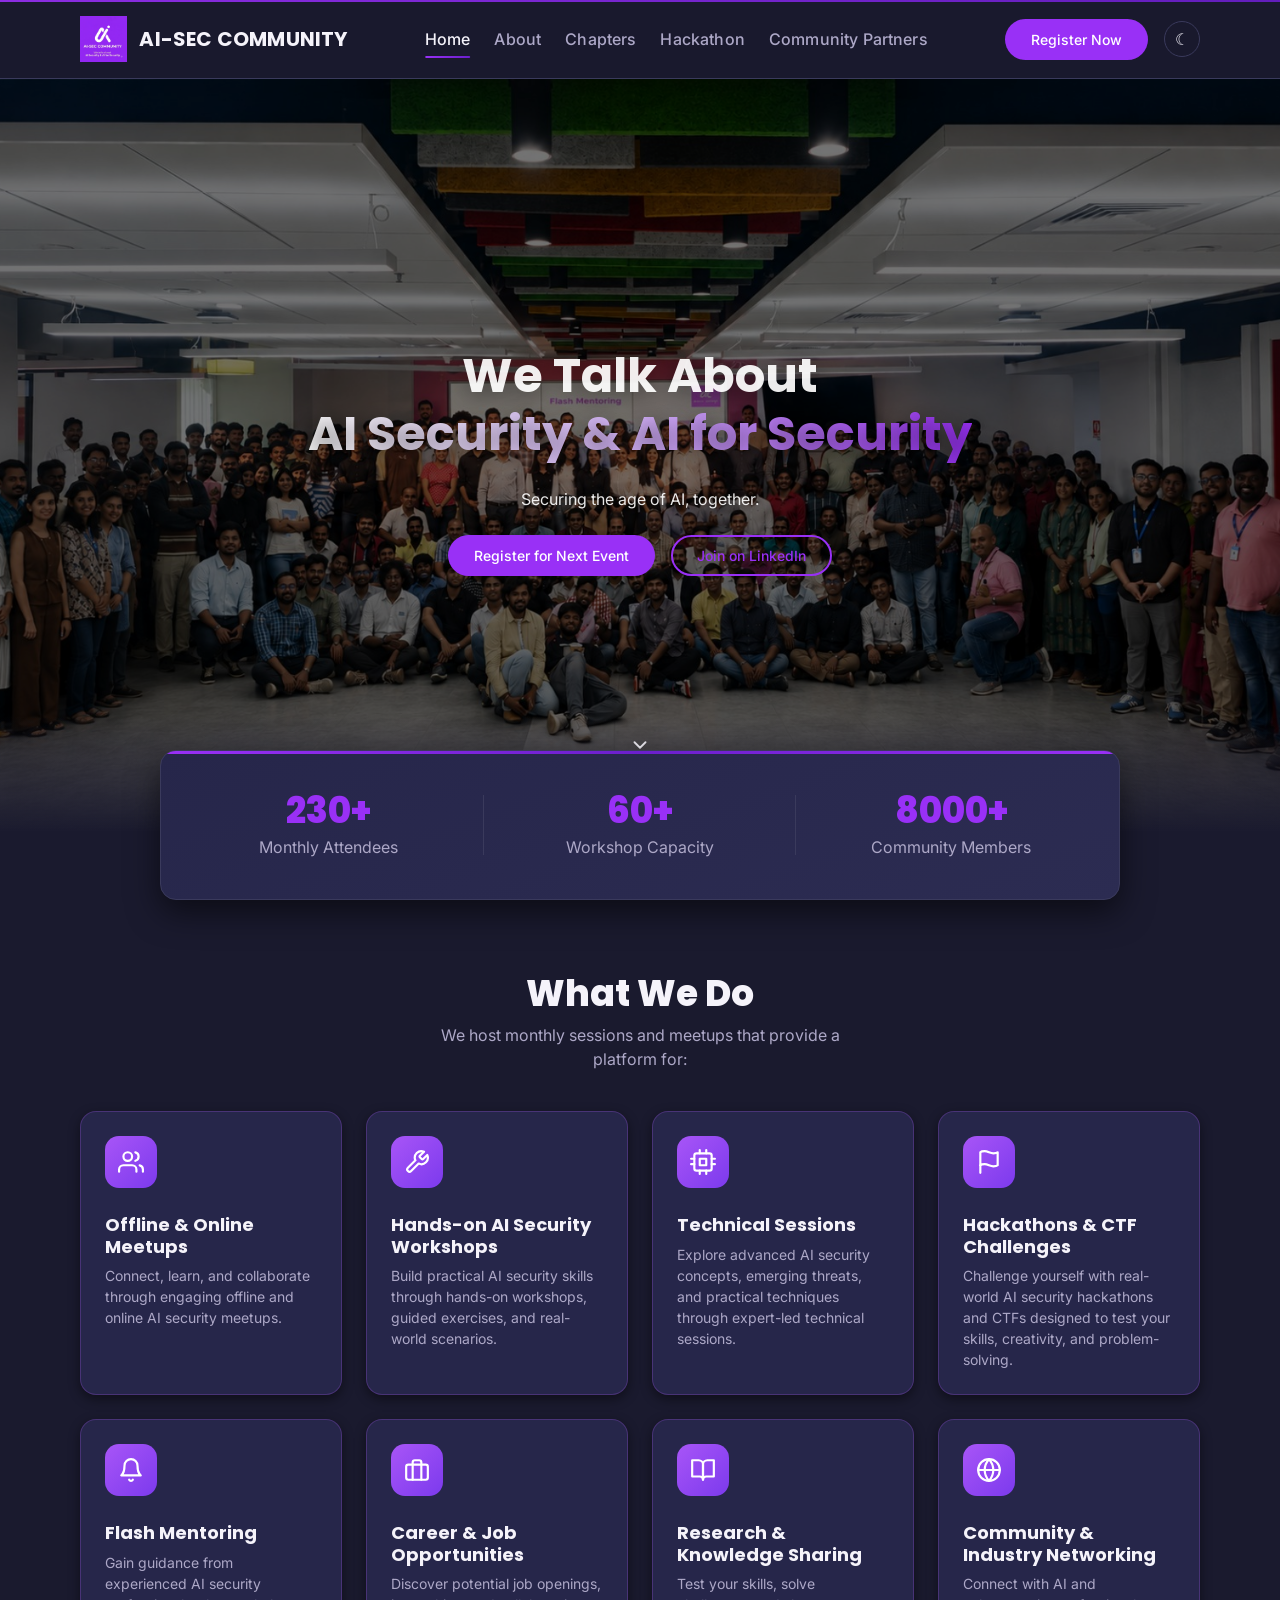
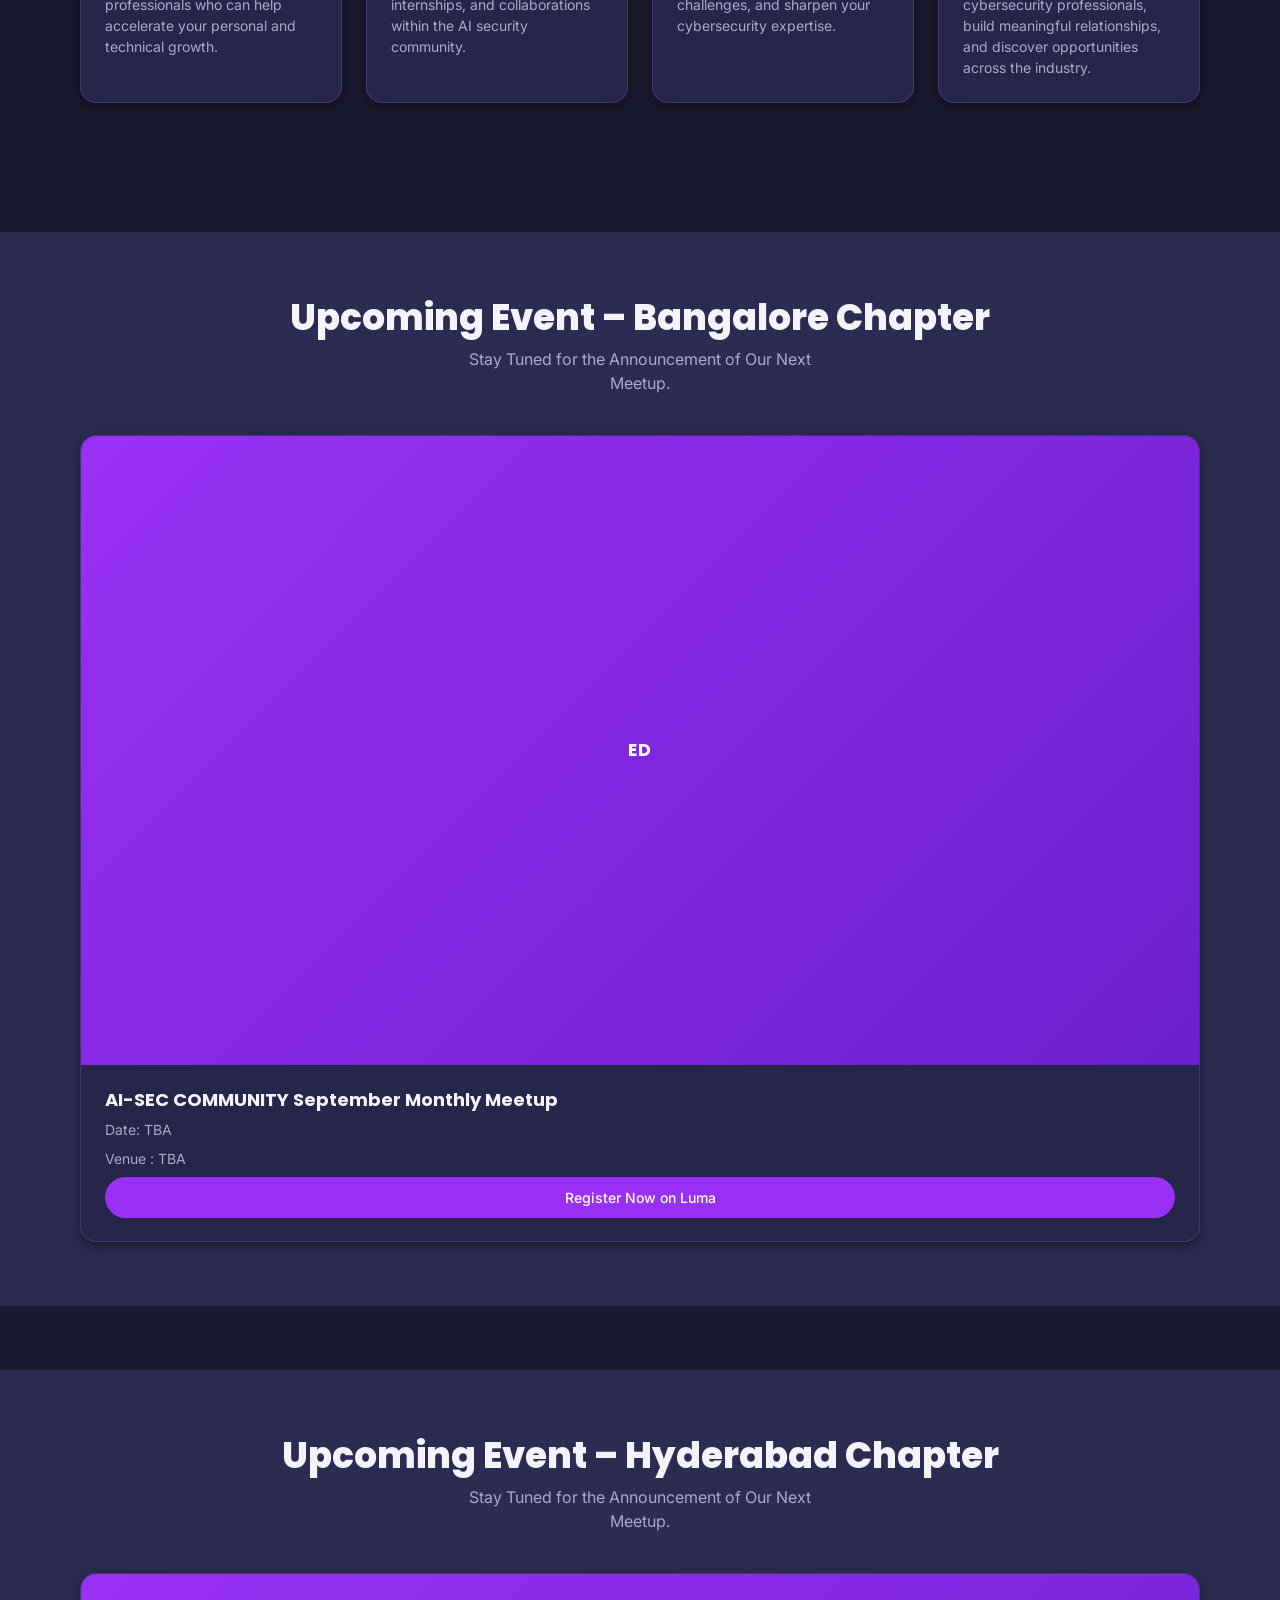
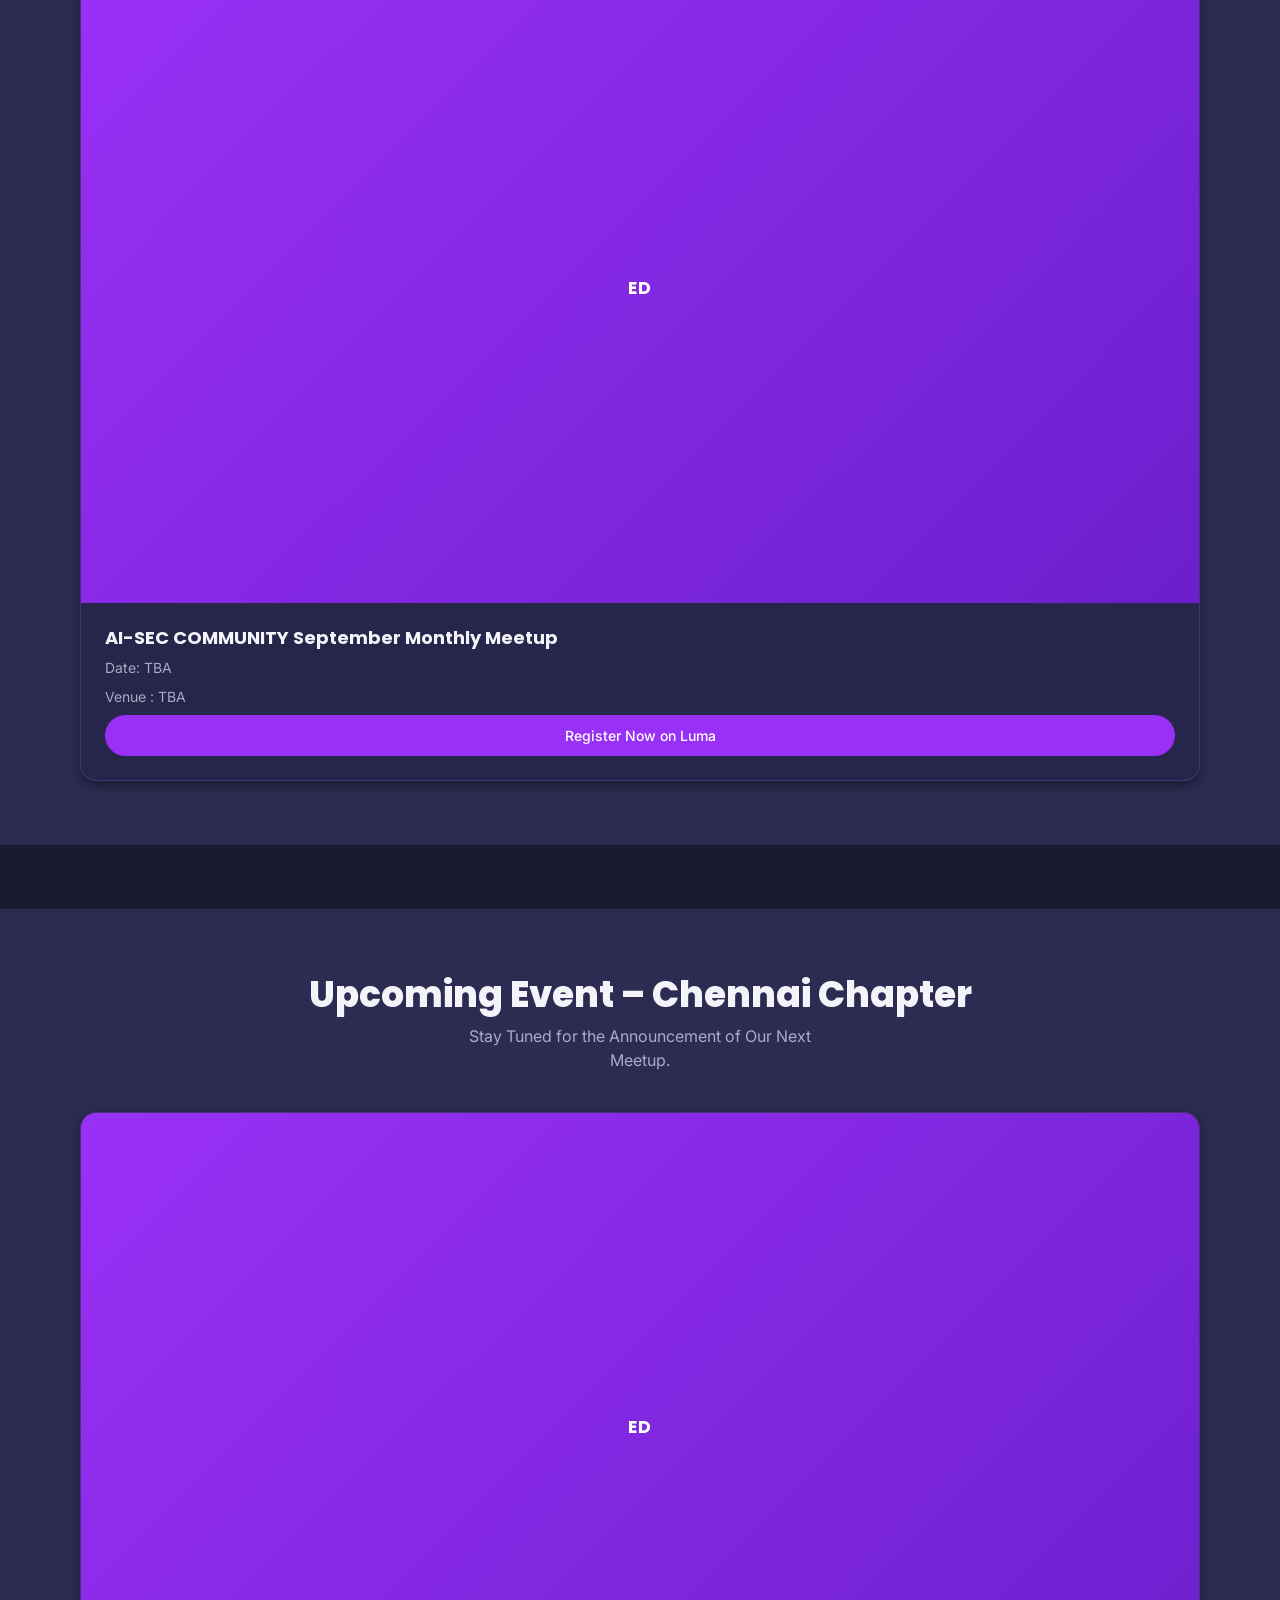
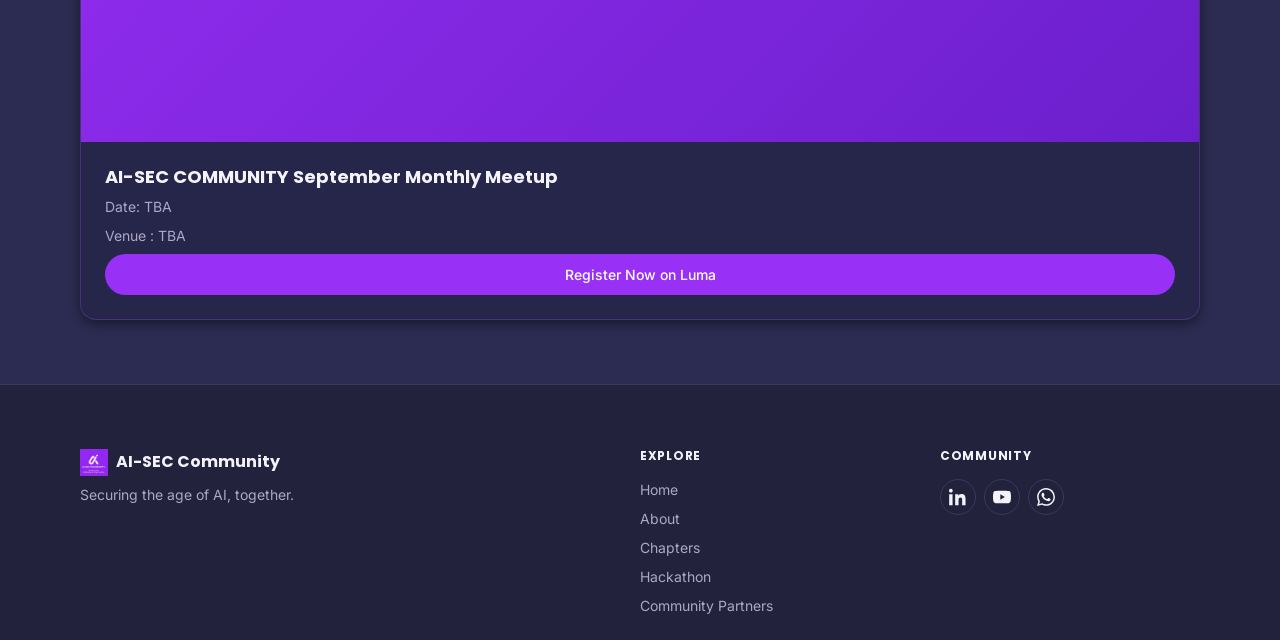
==== AI-SEC-Community-main/index.html @ 2de3a944 "Updated site content" ====
<!DOCTYPE html>
<html lang="en">
<head>
  <meta charset="UTF-8" />
  <meta name="viewport" content="width=device-width, initial-scale=1.0" />
  <title>AI-SEC Community — AI Security &amp; AI for Security Meetups in Bangalore</title>
  <meta name="description" content="AI-SEC Community is a practitioner-led network covering AI security and AI for security — workshops, CTFs, meetups, and talks." />
  <link rel="canonical" href="https://aisec.community/" />

  <meta property="og:type" content="website" />
  <meta property="og:title" content="AI-SEC Community — AI Security &amp; AI for Security" />
  <meta property="og:description" content="A practitioner-led network covering AI security and AI for security — workshops, CTFs, meetups, and talks." />
  <meta property="og:image" content="assets/images/logo.png" />
  <meta property="og:url" content="https://aisec.community/" />
  <meta name="twitter:card" content="summary_large_image" />
  <meta name="twitter:title" content="AI-SEC Community — AI Security &amp; AI for Security" />
  <meta name="twitter:description" content="A practitioner-led network covering AI security and AI for security — workshops, CTFs, meetups, and talks." />
  <meta name="twitter:image" content="assets/images/logo.png" />

  <link rel="icon" type="image/svg+xml" href="assets/images/logo.png" />

  <link rel="preconnect" href="https://fonts.googleapis.com" />
  <link rel="preconnect" href="https://fonts.gstatic.com" crossorigin />
  <link href="https://fonts.googleapis.com/css2?family=Poppins:wght@700;800&family=Inter:wght@400;500&family=JetBrains+Mono:wght@400;500&display=swap" rel="stylesheet" />

  <link rel="stylesheet" href="css/tokens.css" />
  <link rel="stylesheet" href="css/reset.css" />
  <link rel="stylesheet" href="css/components.css" />
  <link rel="stylesheet" href="css/layout.css" />
  <link rel="stylesheet" href="css/pages.css" />
  <link rel="stylesheet" href="css/responsive.css" />

  <style>
    .wwd-icon{
      width: 52px;
      height: 52px;
      border-radius: 14px;
      margin-bottom: 18px;
      background: linear-gradient(135deg, #A855F7, #7C3AED);
      display: flex;
      align-items: center;
      justify-content: center;
      color: #fff;
    }
    .wwd-icon svg{ width: 26px; height: 26px; }
  </style>
</head>
<body>

  <header class="navbar">
    <div class="container navbar__inner">
      <a href="index.html" class="navbar__logo">
        <img src="assets/images/logo.png" alt="AI-SEC Community logo" width="32" height="32" />
        <span class="navbar__wordmark">AI-SEC COMMUNITY</span>
      </a>

      <nav class="navbar__links" id="primary-nav" aria-label="Primary">
        <a href="index.html" class="is-active" aria-current="page">Home</a>
        <a href="about.html">About</a>
        <a href="Chapters.html">Chapters</a>
        <a href="Hackathon.html">Hackathon</a>
        <a href="Community Partners.html">Community Partners</a>
      </nav>

      <div class="navbar__actions">
        <a href="#" class="btn btn-primary navbar__cta">Register Now</a>
        <button type="button" class="theme-toggle" data-theme-toggle aria-label="Switch between dark and light mode" aria-pressed="false">
          <span aria-hidden="true">&#9680;</span>
        </button>
        <button type="button" class="navbar__toggle" data-nav-toggle aria-label="Toggle navigation menu" aria-expanded="false" aria-controls="primary-nav">
          <span></span><span></span><span></span>
        </button>
      </div>
    </div>
  </header>

  <main>

    <!-- Hero -->
    <section class="hero" aria-labelledby="hero-title">
      <img class="hero__photo" src="assets/images/hero-bg.jpg.jpeg" alt="" aria-hidden="true" />
      <div class="hero__overlay" aria-hidden="true"></div>
      <div class="hero__fade" aria-hidden="true"></div>

      <div class="container hero__content">
        <h1 id="hero-title">
          <span class="small-text">We Talk About</span>
          <br>
          <span class="big-text">AI Security &amp; AI for Security</span>
        </h1>
        <p class="hero__subtitle">Securing the age of AI, together.</p>

        <div class="hero__cta-group">
          <a href="#" class="btn btn-primary">Register for Next Event</a>
          <a href="https://www.linkedin.com/company/ai-sec-community/?viewAsMember=true" class="btn btn-secondary">Join on LinkedIn</a>
        </div>
      </div>

      <div class="hero__stats-wrapper">
        <div class="stats-bar" aria-label="Community stats">
          <div class="stat-item">
            <span class="stat-item__number" data-count-to="230" data-suffix="+">0</span>
            <span class="stat-item__label">Monthly Attendees</span>
          </div>
          <div class="stat-item">
            <span class="stat-item__number" data-count-to="60" data-suffix="+">0</span>
            <span class="stat-item__label">Workshop Capacity</span>
          </div>
          <div class="stat-item">
            <span class="stat-item__number" data-count-to="8000" data-suffix="+">0</span>
            <span class="stat-item__label">Community Members</span>
          </div>
        </div>
      </div>

      <a href="#what-we-do-title" class="hero__scroll-cue">
        <svg viewBox="0 0 24 24" width="24" height="24" fill="none" stroke="currentColor" stroke-width="2" stroke-linecap="round" stroke-linejoin="round" aria-hidden="true"><path d="M6 9l6 6 6-6"/></svg>
        <span class="visually-hidden">Scroll down to see what we do</span>
      </a>
    </section>

    <!-- What we do -->
    <section class="section" aria-labelledby="what-we-do-title">
      <div class="container">
        <div class="section__header" data-animate="fade-up">
          <h2 class="section__title" id="what-we-do-title">What We Do</h2>
          <p class="section__subtitle">We host monthly sessions and meetups that provide a platform for:</p>
        </div>

        <div class="grid grid-4" data-animate="fade-up">

          <article class="card">
            <div class="card__body">
              <div class="wwd-icon" aria-hidden="true"><svg viewBox="0 0 24 24" fill="none" stroke="currentColor" stroke-width="2" stroke-linecap="round" stroke-linejoin="round"><path d="M17 21v-2a4 4 0 0 0-4-4H5a4 4 0 0 0-4 4v2"/><circle cx="9" cy="7" r="4"/><path d="M23 21v-2a4 4 0 0 0-3-3.87"/><path d="M16 3.13a4 4 0 0 1 0 7.75"/></svg></div>
              <h3 class="card__title">Offline &amp; Online Meetups</h3>
              <p class="card__text">Connect, learn, and collaborate through engaging offline and online AI security meetups.</p>
            </div>
          </article>

          <article class="card">
            <div class="card__body">
              <div class="wwd-icon" aria-hidden="true"><svg viewBox="0 0 24 24" fill="none" stroke="currentColor" stroke-width="2" stroke-linecap="round" stroke-linejoin="round"><path d="M14.7 6.3a1 1 0 0 0 0 1.4l1.6 1.6a1 1 0 0 0 1.4 0l3.77-3.77a6 6 0 0 1-7.94 7.94l-6.91 6.91a2.12 2.12 0 0 1-3-3l6.91-6.91a6 6 0 0 1 7.94-7.94l-3.76 3.76z"/></svg></div>
              <h3 class="card__title">Hands-on AI Security Workshops</h3>
              <p class="card__text">Build practical AI security skills through hands-on workshops, guided exercises, and real-world scenarios.</p>
            </div>
          </article>

          <article class="card">
            <div class="card__body">
              <div class="wwd-icon" aria-hidden="true"><svg viewBox="0 0 24 24" fill="none" stroke="currentColor" stroke-width="2" stroke-linecap="round" stroke-linejoin="round"><rect x="4" y="4" width="16" height="16" rx="2"/><rect x="9" y="9" width="6" height="6"/><path d="M9 1v3M15 1v3M9 20v3M15 20v3M20 9h3M20 14h3M1 9h3M1 14h3"/></svg></div>
              <h3 class="card__title">Technical Sessions</h3>
              <p class="card__text">Explore advanced AI security concepts, emerging threats, and practical techniques through expert-led technical sessions.</p>
            </div>
          </article>

          <article class="card">
            <div class="card__body">
              <div class="wwd-icon" aria-hidden="true"><svg viewBox="0 0 24 24" fill="none" stroke="currentColor" stroke-width="2" stroke-linecap="round" stroke-linejoin="round"><path d="M4 15s1-1 4-1 5 2 8 2 4-1 4-1V3s-1 1-4 1-5-2-8-2-4 1-4 1z"/><line x1="4" y1="22" x2="4" y2="15"/></svg></div>
              <h3 class="card__title">Hackathons &amp; CTF Challenges</h3>
              <p class="card__text">Challenge yourself with real-world AI security hackathons and CTFs designed to test your skills, creativity, and problem-solving.</p>
            </div>
          </article>

          <article class="card">
            <div class="card__body">
              <div class="wwd-icon" aria-hidden="true"><svg viewBox="0 0 24 24" fill="none" stroke="currentColor" stroke-width="2" stroke-linecap="round" stroke-linejoin="round"><path d="M18 8A6 6 0 0 0 6 8c0 7-3 9-3 9h18s-3-2-3-9"/><path d="M13.73 21a2 2 0 0 1-3.46 0"/></svg></div>
              <h3 class="card__title">Flash Mentoring</h3>
              <p class="card__text">Gain guidance from experienced AI security professionals who can help accelerate your personal and technical growth.</p>
            </div>
          </article>

          <article class="card">
            <div class="card__body">
              <div class="wwd-icon" aria-hidden="true"><svg viewBox="0 0 24 24" fill="none" stroke="currentColor" stroke-width="2" stroke-linecap="round" stroke-linejoin="round"><rect x="2" y="7" width="20" height="14" rx="2"/><path d="M16 21V5a2 2 0 0 0-2-2h-4a2 2 0 0 0-2 2v16"/></svg></div>
              <h3 class="card__title">Career &amp; Job Opportunities</h3>
              <p class="card__text">Discover potential job openings, internships, and collaborations within the AI security community.</p>
            </div>
          </article>

          <article class="card">
            <div class="card__body">
              <div class="wwd-icon" aria-hidden="true"><svg viewBox="0 0 24 24" fill="none" stroke="currentColor" stroke-width="2" stroke-linecap="round" stroke-linejoin="round"><path d="M2 3h6a4 4 0 0 1 4 4v14a3 3 0 0 0-3-3H2z"/><path d="M22 3h-6a4 4 0 0 0-4 4v14a3 3 0 0 1 3-3h7z"/></svg></div>
              <h3 class="card__title">Research &amp; Knowledge Sharing</h3>
              <p class="card__text">Test your skills, solve challenges, and sharpen your cybersecurity expertise.</p>
            </div>
          </article>

          <article class="card">
            <div class="card__body">
              <div class="wwd-icon" aria-hidden="true"><svg viewBox="0 0 24 24" fill="none" stroke="currentColor" stroke-width="2" stroke-linecap="round" stroke-linejoin="round"><circle cx="12" cy="12" r="10"/><line x1="2" y1="12" x2="22" y2="12"/><path d="M12 2a15.3 15.3 0 0 1 4 10 15.3 15.3 0 0 1-4 10 15.3 15.3 0 0 1-4-10 15.3 15.3 0 0 1 4-10z"/></svg></div>
              <h3 class="card__title">Community &amp; Industry Networking</h3>
              <p class="card__text">Connect with AI and cybersecurity professionals, build meaningful relationships, and discover opportunities across the industry.</p>
            </div>
          </article>

        </div>
      </div>
    </section>

    <!-- Next events -->
    <section class="section section--tint" aria-labelledby="next-event-bangalore">
      <div class="container">
        <div class="section__header" data-animate="fade-up">
          <h2 class="section__title" id="next-event-bangalore">Upcoming Event – Bangalore Chapter</h2>
          <p class="section__subtitle">Stay Tuned for the Announcement of Our Next Meetup.</p>
        </div>

        <article class="card event-card" data-animate="fade-up">
          <img class="card__image" src="/Images/TBA.png" alt="Event details to be announced" />
          <div class="card__body">
            <h3 class="card__title">AI-SEC COMMUNITY September Monthly Meetup</h3>
            <p class="card__meta"><time datetime="2026-08-15">Date: TBA</time></p>
            <p class="card__text">Venue : TBA</p>
            <a href="#" class="btn btn-primary" target="_blank" rel="noopener">Register Now on Luma</a>
          </div>
        </article>
      </div>
    </section>

    <section class="section section--tint" aria-labelledby="next-event-hyderabad">
      <div class="container">
        <div class="section__header" data-animate="fade-up">
          <h2 class="section__title" id="next-event-hyderabad">Upcoming Event – Hyderabad Chapter</h2>
          <p class="section__subtitle">Stay Tuned for the Announcement of Our Next Meetup.</p>
        </div>

        <article class="card event-card" data-animate="fade-up">
          <img class="card__image" src="/Images/TBA.png" alt="Event details to be announced" />
          <div class="card__body">
            <h3 class="card__title">AI-SEC COMMUNITY September Monthly Meetup</h3>
            <p class="card__meta"><time datetime="2026-08-15">Date: TBA</time></p>
            <p class="card__text">Venue : TBA</p>
            <a href="#" class="btn btn-primary" target="_blank" rel="noopener">Register Now on Luma</a>
          </div>
        </article>
      </div>
    </section>

    <section class="section section--tint" aria-labelledby="next-event-chennai">
      <div class="container">
        <div class="section__header" data-animate="fade-up">
          <h2 class="section__title" id="next-event-chennai">Upcoming Event – Chennai Chapter</h2>
          <p class="section__subtitle">Stay Tuned for the Announcement of Our Next Meetup.</p>
        </div>

        <article class="card event-card" data-animate="fade-up">
          <img class="card__image" src="/Images/TBA.png" alt="Event details to be announced" />
          <div class="card__body">
            <h3 class="card__title">AI-SEC COMMUNITY September Monthly Meetup</h3>
            <p class="card__meta"><time datetime="2026-08-15">Date: TBA</time></p>
            <p class="card__text">Venue : TBA</p>
            <a href="#" class="btn btn-primary" target="_blank" rel="noopener">Register Now on Luma</a>
          </div>
        </article>
      </div>
    </section>

  </main>

  <footer class="site-footer">
    <div class="container">
      <div class="footer__grid">
        <div class="footer__brand">
          <a href="index.html" class="footer__logo">
            <img src="assets/images/logo.png" alt="AI-SEC Community logo" width="28" height="28" />
            AI-SEC Community
          </a>
          <p class="footer__tagline">Securing the age of AI, together.</p>
        </div>

        <nav aria-label="Footer navigation">
          <h3 class="footer__heading">Explore</h3>
          <div class="footer__links">
            <a href="index.html">Home</a>
            <a href="about.html">About</a>
            <a href="Chapters.html">Chapters</a>
            <a href="Hackathon.html">Hackathon</a>
            <a href="Community Partners.html">Community Partners</a>
          </div>
        </nav>

        <div>
          <h3 class="footer__heading">Community</h3>
          <div class="footer__social">
            <a href="#" target="_blank" rel="noopener" aria-label="AI-SEC Community on LinkedIn"><svg viewBox="0 0 24 24" width="24" height="24" fill="currentColor" aria-hidden="true"><path d="M4.98 3.5C4.98 4.881 3.87 6 2.5 6S0 4.881 0 3.5 1.12 1 2.5 1s2.48 1.119 2.48 2.5zM.24 8.25h4.5V23H.24V8.25zM8.02 8.25h4.31v2.01h.06c.6-1.14 2.07-2.34 4.26-2.34 4.56 0 5.4 3 5.4 6.9V23h-4.5v-6.75c0-1.61-.03-3.68-2.24-3.68-2.25 0-2.59 1.75-2.59 3.56V23h-4.5V8.25z"/></svg></a>
            <a href="#" target="_blank" rel="noopener" aria-label="AI-SEC Community on YouTube"><svg viewBox="0 0 24 24" width="24" height="24" fill="currentColor" aria-hidden="true"><path d="M23.498 6.186a2.994 2.994 0 0 0-2.107-2.117C19.505 3.545 12 3.545 12 3.545s-7.505 0-9.391.524A2.994 2.994 0 0 0 .502 6.186 31.26 31.26 0 0 0 0 12a31.26 31.26 0 0 0 .502 5.814 2.994 2.994 0 0 0 2.107 2.117c1.886.524 9.391.524 9.391.524s7.505 0 9.391-.524a2.994 2.994 0 0 0 2.107-2.117A31.26 31.26 0 0 0 24 12a31.26 31.26 0 0 0-.502-5.814zM9.75 15.568V8.432L15.818 12l-6.068 3.568z"/></svg></a>
            <a href="#" target="_blank" rel="noopener" aria-label="AI-SEC Community on WhatsApp"><svg viewBox="0 0 24 24" width="24" height="24" fill="currentColor" aria-hidden="true"><path d="M17.472 14.382c-.297-.149-1.758-.867-2.03-.967-.273-.099-.471-.148-.67.15-.197.297-.767.966-.94 1.164-.173.199-.347.223-.644.075-.297-.15-1.255-.463-2.39-1.475-.883-.788-1.48-1.761-1.653-2.059-.173-.297-.018-.458.13-.606.134-.133.298-.347.446-.52.149-.174.198-.298.298-.497.099-.198.05-.371-.025-.52-.075-.149-.669-1.612-.916-2.207-.242-.579-.487-.5-.669-.51-.173-.008-.371-.01-.57-.01-.198 0-.52.074-.792.372-.272.297-1.04 1.016-1.04 2.479 0 1.462 1.065 2.875 1.213 3.074.149.198 2.096 3.2 5.077 4.487.709.306 1.262.489 1.694.625.712.227 1.36.195 1.871.118.571-.085 1.758-.719 2.006-1.413.248-.694.248-1.289.173-1.413-.074-.124-.272-.198-.57-.347m-5.421 7.403h-.004a9.87 9.87 0 0 1-5.031-1.378l-.361-.214-3.741.982.998-3.648-.235-.374a9.86 9.86 0 0 1-1.51-5.26c.001-5.45 4.436-9.884 9.888-9.884 2.64 0 5.122 1.03 6.988 2.898a9.825 9.825 0 0 1 2.893 6.994c-.003 5.45-4.437 9.884-9.885 9.884M20.52 3.449C18.24 1.245 15.24 0 12.045 0 5.463 0 .16 5.304.157 11.893c0 2.096.547 4.142 1.588 5.945L.057 24l6.305-1.654a11.882 11.882 0 0 0 5.683 1.448h.005c6.582 0 11.885-5.304 11.888-11.893a11.821 11.821 0 0 0-3.418-8.452"/></svg></a>
          </div>
        </div>
      </div>
    </div>
  </footer>

  <script src="js/main.js" defer></script>
  <script src="js/navigation.js" defer></script>
  <script src="js/theme-toggle.js" defer></script>
  <script src="js/animations.js" defer></script>
  <script src="js/stats-counter.js" defer></script>
  <script src="js/event-filters.js" defer></script>
  <script src="js/forms.js" defer></script>
</body>
</html>
---- AI-SEC-Community-main/css/tokens.css ----
/* ==========================================================================
   AI-SEC Community — Design Tokens
   Dark mode is default. Light mode activates via:
     - @media (prefers-color-scheme: light)   → system preference
     - [data-theme="light"]                    → manual toggle override
     - [data-theme="dark"]                     → manual toggle, forces dark
   ========================================================================== */

:root {
  /* --- Raw brand palette (fixed, never flips with theme) --- */
  --brand-primary: #9930f6;
  --brand-deep-purple: #6b1fcc;
  --brand-tint: #f0e4fe;
  --brand-lavender: #fbf8fe;
  --brand-ink: #1a1a2e;
  --brand-slate: #55506b;
  --brand-white: #ffffff;
  --brand-whatsapp: #25d366;
  --brand-whatsapp-hover: #1da851;

  /* --- Semantic color tokens: DARK (default) --- */
  --color-bg: var(--brand-ink);
  --color-bg-alt: #22223d;
  --color-surface: #26264a;
  --color-section-tint: #2c2c52;
  --color-border: #3a3a5c;
  --color-text: #f5f3fa;
  --color-text-secondary: #ada8c7;
  --color-primary: var(--brand-primary);
  --color-primary-hover: #b266f8;
  --color-on-primary: var(--brand-white);
  --color-whatsapp: var(--brand-whatsapp);
  --color-whatsapp-hover: var(--brand-whatsapp-hover);
  --color-error: #ff6b81;

  /* --- Font families --- */
  --font-heading: "Poppins", sans-serif;
  --font-body: "Inter", sans-serif;
  --font-mono: "JetBrains Mono", monospace;

  /* --- Font weights --- */
  --fw-regular: 400;
  --fw-medium: 500;
  --fw-bold: 700;
  --fw-extrabold: 800;

  /* --- Font size scale --- */
  --fs-h1: 3rem;       /* 48px */
  --fs-h2: 2.25rem;    /* 36px */
  --fs-h3: 1.75rem;    /* 28px */
  --fs-h4: 1.375rem;   /* 22px */
  --fs-h5: 1.125rem;   /* 18px */
  --fs-h6: 1rem;       /* 16px */
  --fs-body: 1rem;     /* 16px */
  --fs-small: 0.875rem;/* 14px */
  --fs-caption: 0.75rem;/* 12px */

  /* --- Spacing scale --- */
  --space-xs: 0.25rem;  /* 4px */
  --space-sm: 0.5rem;   /* 8px */
  --space-md: 1rem;     /* 16px */
  --space-lg: 1.5rem;   /* 24px */
  --space-xl: 2.5rem;   /* 40px */
  --space-2xl: 4rem;    /* 64px */

  /* --- Border radius --- */
  --radius-sm: 4px;
  --radius-md: 8px;
  --radius-lg: 16px;
  --radius-full: 999px;

  /* --- Transitions / timing --- */
  --ease-standard: cubic-bezier(0.4, 0, 0.2, 1);
  --transition-fast: 150ms var(--ease-standard);
  --transition-base: 250ms var(--ease-standard);
  --transition-slow: 400ms var(--ease-standard);

  /* --- Z-index scale --- */
  --z-navbar: 100;
  --z-modal: 900;
  --z-tooltip: 1000;

  /* --- Shadows (dark default: black, higher opacity) --- */
  --shadow-subtle: 0 1px 2px rgba(0, 0, 0, 0.35);
  --shadow-card: 0 4px 12px rgba(0, 0, 0, 0.45);
  --shadow-elevated: 0 12px 32px rgba(0, 0, 0, 0.55);

  /* --- Containers & breakpoints ---
     Note: custom properties are not usable inside @media conditions
     (no browser support for var() in media features). These exist as
     single-source-of-truth reference values — mirror the literal px
     numbers in responsive.css media queries. */
  --container-max-width: 1200px;
  --breakpoint-sm: 480px;
  --breakpoint-md: 768px;
  --breakpoint-lg: 1024px;
  --breakpoint-xl: 1280px;
}

/* --- Semantic color tokens: LIGHT (system preference) --- */
@media (prefers-color-scheme: light) {
  :root {
    --color-bg: var(--brand-white);
    --color-bg-alt: var(--brand-lavender);
    --color-surface: var(--brand-white);
    --color-section-tint: var(--brand-tint);
    --color-border: #e3d9f5;
    --color-text: var(--brand-ink);
    --color-text-secondary: var(--brand-slate);
    --color-primary: var(--brand-primary);
    --color-primary-hover: var(--brand-deep-purple);
    --color-on-primary: var(--brand-white);
    --color-error: #d92c48;

    --shadow-subtle: 0 1px 2px rgba(26, 26, 46, 0.08);
    --shadow-card: 0 4px 12px rgba(26, 26, 46, 0.12);
    --shadow-elevated: 0 12px 32px rgba(26, 26, 46, 0.2);
  }
}

/* --- Semantic color tokens: LIGHT (manual toggle override) --- */
[data-theme="light"] {
  --color-bg: var(--brand-white);
  --color-bg-alt: var(--brand-lavender);
  --color-surface: var(--brand-white);
  --color-section-tint: var(--brand-tint);
  --color-border: #e3d9f5;
  --color-text: var(--brand-ink);
  --color-text-secondary: var(--brand-slate);
  --color-primary: var(--brand-primary);
  --color-primary-hover: var(--brand-deep-purple);
  --color-on-primary: var(--brand-white);
  --color-error: #d92c48;

  --shadow-subtle: 0 1px 2px rgba(26, 26, 46, 0.08);
  --shadow-card: 0 4px 12px rgba(26, 26, 46, 0.12);
  --shadow-elevated: 0 12px 32px rgba(26, 26, 46, 0.2);
}

/* --- Semantic color tokens: DARK (manual toggle override, forces dark
     even when system prefers light) --- */
[data-theme="dark"] {
  --color-bg: var(--brand-ink);
  --color-bg-alt: #22223d;
  --color-surface: #26264a;
  --color-section-tint: #2c2c52;
  --color-border: #3a3a5c;
  --color-text: #f5f3fa;
  --color-text-secondary: #ada8c7;
  --color-primary: var(--brand-primary);
  --color-primary-hover: #b266f8;
  --color-on-primary: var(--brand-white);
  --color-error: #ff6b81;

  --shadow-subtle: 0 1px 2px rgba(0, 0, 0, 0.35);
  --shadow-card: 0 4px 12px rgba(0, 0, 0, 0.45);
  --shadow-elevated: 0 12px 32px rgba(0, 0, 0, 0.55);
}
---- AI-SEC-Community-main/css/components.css ----
/* ==========================================================================
   AI-SEC Community — Components
   Requires tokens.css. All values below come from design tokens —
   no hardcoded colors, fonts, or spacing.
   ========================================================================== */

/* --- Navbar --- */
.navbar {
  position: sticky;
  top: 0;
  z-index: var(--z-navbar);
  background-color: var(--color-bg);
  background-color: color-mix(in srgb, var(--color-bg) 72%, transparent);
  backdrop-filter: blur(12px);
  -webkit-backdrop-filter: blur(12px);
  border-bottom: 1px solid var(--color-border);
  transition: background-color var(--transition-base), box-shadow var(--transition-base);
  animation: navbar-drop 0.6s var(--ease-standard) both;
}

.navbar::before {
  content: "";
  position: absolute;
  top: 0;
  left: 0;
  right: 0;
  height: 2px;
  background: linear-gradient(90deg, var(--brand-primary), var(--brand-deep-purple), var(--brand-primary));
  background-size: 200% auto;
  opacity: 0.9;
  animation: navbar-accent-pan 8s linear infinite;
}

@keyframes navbar-accent-pan {
  to { background-position: 200% center; }
}

@keyframes navbar-drop {
  from { transform: translateY(-100%); opacity: 0; }
  to { transform: translateY(0); opacity: 1; }
}

.navbar--scrolled {
  background-color: color-mix(in srgb, var(--color-bg) 90%, transparent);
  box-shadow: var(--shadow-subtle);
}

.navbar--scrolled .navbar__inner {
  padding-block: calc(var(--space-md) * 0.6);
}

.navbar__inner {
  display: flex;
  align-items: center;
  justify-content: space-between;
  gap: var(--space-md);
  padding-block: var(--space-md);
  transition: padding-block var(--transition-base);
}

.navbar__logo {
  display: flex;
  align-items: center;
  gap: 12px;
  font-family: var(--font-heading);
  font-weight: 700;
  font-size: 1.25rem;
  letter-spacing: 0.01em;
  color: var(--color-text);
  transition: color var(--transition-fast);
}

.navbar__logo:hover {
  color: var(--color-primary);
}

.navbar__logo img {
  height: 46px;
  width: auto;
  transition: transform var(--transition-base);
}

.navbar__logo:hover img {
  transform: rotate(-8deg) scale(1.08);
}

.navbar__links {
  display: flex;
  align-items: center;
  gap: var(--space-lg);
  font-size: 1rem;
  font-weight: var(--fw-medium);
  letter-spacing: 0.01em;
}

.navbar__links a {
  position: relative;
  color: var(--color-text-secondary);
  padding-block: 0.35rem;
  transition: color var(--transition-fast);
}

.navbar__links a::after {
  content: "";
  position: absolute;
  left: 50%;
  bottom: -1px;
  width: 0;
  height: 2px;
  background: linear-gradient(90deg, var(--color-primary), var(--brand-deep-purple));
  border-radius: var(--radius-full);
  transform: translateX(-50%);
  transition: width var(--transition-base);
}

.navbar__links a:hover,
.navbar__links a.is-active {
  color: var(--color-text);
}

.navbar__links a:hover::after,
.navbar__links a.is-active::after {
  width: 100%;
}

/* Desktop-only entrance stagger — kept out of the mobile breakpoint so it
   never fights with .navbar__links' own open/close opacity transition. */
@media (min-width: 769px) {
  .navbar__links a {
    animation: navlink-in 0.5s var(--ease-standard) both;
  }
  .navbar__links a:nth-child(1) { animation-delay: 0.08s; }
  .navbar__links a:nth-child(2) { animation-delay: 0.14s; }
  .navbar__links a:nth-child(3) { animation-delay: 0.2s; }
  .navbar__links a:nth-child(4) { animation-delay: 0.26s; }
  .navbar__links a:nth-child(5) { animation-delay: 0.32s; }
  .navbar__links a:nth-child(6) { animation-delay: 0.38s; }
}

@keyframes navlink-in {
  from { opacity: 0; transform: translateY(-6px); }
  to   { opacity: 1; transform: translateY(0); }
}

.navbar__actions {
  display: flex;
  align-items: center;
  gap: var(--space-md);
}

.theme-toggle {
  display: inline-flex;
  align-items: center;
  justify-content: center;
  width: 2.25rem;
  height: 2.25rem;
  border-radius: var(--radius-full);
  border: 1px solid var(--color-border);
  color: var(--color-text);
  transition: border-color var(--transition-fast), background-color var(--transition-fast), transform var(--transition-fast);
}

.theme-toggle:hover {
  background-color: var(--color-surface);
  border-color: var(--color-primary);
  transform: rotate(15deg);
}

.theme-toggle span {
  display: inline-block;
  transition: transform var(--transition-slow);
}

[data-theme="light"] .theme-toggle span {
  transform: rotate(180deg);
}

.navbar__toggle {
  display: none;
  flex-direction: column;
  justify-content: center;
  gap: 5px;
  width: 2.25rem;
  height: 2.25rem;
  transition: transform var(--transition-fast);
}

.navbar__toggle:hover {
  transform: scale(1.08);
}

.navbar__toggle span {
  display: block;
  height: 2px;
  width: 100%;
  background-color: var(--color-text);
  border-radius: var(--radius-sm);
  transition: transform var(--transition-fast), opacity var(--transition-fast), background-color var(--transition-fast);
}

.navbar__toggle:hover span {
  background-color: var(--color-primary);
}

.navbar__toggle.is-open span:nth-child(1) {
  transform: translateY(7px) rotate(45deg);
}
.navbar__toggle.is-open span:nth-child(2) {
  opacity: 0;
}
.navbar__toggle.is-open span:nth-child(3) {
  transform: translateY(-7px) rotate(-45deg);
}

/* Injected into the mobile dropdown by navigation.js; desktop CTA lives
   in .navbar__actions and is hidden below the mobile breakpoint instead. */
.navbar__cta--mobile {
  display: none;
}

/* Mobile nav (hamburger breakpoint mirrors --breakpoint-md, 768px) */
@media (max-width: 768px) {
  .navbar__links {
    position: absolute;
    top: 100%;
    left: 0;
    right: 0;
    flex-direction: column;
    align-items: flex-start;
    gap: var(--space-md);
    padding: var(--space-lg);
    background-color: var(--color-bg);
    border-bottom: 1px solid var(--color-border);
    transform: translateY(-8px);
    opacity: 0;
    visibility: hidden;
    transition: transform var(--transition-base), opacity var(--transition-base), visibility var(--transition-base);
  }

  .navbar__links.is-open {
    transform: translateY(0);
    opacity: 1;
    visibility: visible;
  }

  .navbar__links a,
  .navbar__links .navbar__cta--mobile {
    opacity: 0;
    transform: translateX(-8px);
    transition: opacity var(--transition-base), transform var(--transition-base);
  }

  .navbar__links.is-open a,
  .navbar__links.is-open .navbar__cta--mobile {
    opacity: 1;
    transform: translateX(0);
  }

  .navbar__links.is-open a:nth-child(1) { transition-delay: 0.03s; }
  .navbar__links.is-open a:nth-child(2) { transition-delay: 0.07s; }
  .navbar__links.is-open a:nth-child(3) { transition-delay: 0.11s; }
  .navbar__links.is-open a:nth-child(4) { transition-delay: 0.15s; }
  .navbar__links.is-open a:nth-child(5) { transition-delay: 0.19s; }
  .navbar__links.is-open a:nth-child(6) { transition-delay: 0.23s; }
  .navbar__links.is-open .navbar__cta--mobile { transition-delay: 0.27s; }

  .navbar__cta {
    display: none;
  }

  .navbar__cta--mobile {
    display: inline-flex;
    margin-top: var(--space-sm);
  }

  .navbar__toggle {
    display: flex;
  }
}

.navbar__cta {
  transition: transform var(--transition-fast), box-shadow var(--transition-fast);
}

.navbar__cta:hover {
  transform: translateY(-2px);
  box-shadow: 0 8px 20px color-mix(in srgb, var(--color-primary) 45%, transparent);
}

@media (prefers-reduced-motion: reduce) {
  .navbar {
    animation: none;
  }
  .navbar::before {
    animation: none;
  }
  .navbar__logo:hover img,
  .theme-toggle:hover,
  .navbar__toggle:hover,
  .navbar__cta:hover {
    transform: none;
  }
  .theme-toggle span {
    transition: none;
  }
}

/* --- Footer --- */
.site-footer {
  background-color: var(--color-bg-alt);
  border-top: 1px solid var(--color-border);
  padding-block: var(--space-2xl) var(--space-lg);
}

.footer__grid {
  display: grid;
  grid-template-columns: 2fr 1fr 1fr;
  gap: var(--space-xl);
}

.footer__brand {
  display: flex;
  flex-direction: column;
  gap: var(--space-sm);
}

.footer__logo {
  display: flex;
  align-items: center;
  gap: var(--space-sm);
  font-family: var(--font-heading);
  font-weight: var(--fw-bold);
  color: var(--color-text);
}

.footer__tagline {
  font-size: var(--fs-small);
  color: var(--color-text-secondary);
}

.footer__heading {
  font-family: var(--font-heading);
  font-size: var(--fs-caption);
  font-weight: var(--fw-bold);
  text-transform: uppercase;
  letter-spacing: 0.06em;
  color: var(--color-text);
  margin-bottom: var(--space-md);
}

.footer__links {
  display: flex;
  flex-direction: column;
  gap: var(--space-sm);
}

.footer__links a {
  font-size: var(--fs-small);
  color: var(--color-text-secondary);
  transition: color var(--transition-fast);
}

.footer__links a:hover {
  color: var(--color-primary);
}

.footer__social {
  display: flex;
  gap: var(--space-sm);
}

.footer__social a {
  display: inline-flex;
  align-items: center;
  justify-content: center;
  width: 2.25rem;
  height: 2.25rem;
  border-radius: var(--radius-full);
  border: 1px solid var(--color-border);
  color: var(--color-text);
  transition: border-color var(--transition-fast), color var(--transition-fast);
}

.footer__social a:hover {
  border-color: var(--color-primary);
  color: var(--color-primary);
}

.footer__social svg {
  width: 18px;
  height: 18px;
}

/* Icon + text links (LinkedIn on speaker/team cards) */
.icon-link {
  display: inline-flex;
  align-items: center;
  gap: var(--space-xs);
}

.icon-link svg {
  width: 16px;
  height: 16px;
  flex-shrink: 0;
}

.footer__bottom {
  display: flex;
  align-items: center;
  justify-content: space-between;
  flex-wrap: wrap;
  gap: var(--space-sm);
  margin-top: var(--space-2xl);
  padding-top: var(--space-lg);
  border-top: 1px solid var(--color-border);
  font-size: var(--fs-caption);
  color: var(--color-text-secondary);
}

.footer__bottom a {
  color: var(--color-text-secondary);
  text-decoration: underline;
}

.footer__bottom a:hover {
  color: var(--color-primary);
}

/* --- Buttons --- */
.btn {
  display: inline-flex;
  align-items: center;
  justify-content: center;
  gap: var(--space-xs);
  padding: var(--space-sm) var(--space-lg);
  border-radius: var(--radius-full);
  font-family: var(--font-body);
  font-weight: var(--fw-medium);
  font-size: var(--fs-small);
  white-space: nowrap;
  border: 2px solid transparent;
  transition: background-color var(--transition-base), border-color var(--transition-base),
    color var(--transition-base), transform var(--transition-base), box-shadow var(--transition-base);
}

.btn:hover {
  transform: translateY(-2px);
}

.btn svg {
  width: 16px;
  height: 16px;
  flex-shrink: 0;
}

.btn-primary {
  background-color: var(--color-primary);
  color: var(--color-on-primary);
}

.btn-primary:hover {
  background-color: var(--color-primary-hover);
  box-shadow: var(--shadow-card);
}

.btn-secondary {
  background-color: transparent;
  border-color: var(--color-primary);
  color: var(--color-primary);
}

.btn-secondary:hover {
  background-color: var(--color-primary);
  color: var(--color-on-primary);
}

.btn-tertiary {
  align-self: flex-start;
  justify-content: flex-start;
  padding-inline: 0;
  border: none;
  background: none;
  color: var(--color-primary);
  text-decoration: underline;
  text-underline-offset: 3px;
}

.btn-tertiary:hover {
  color: var(--color-primary-hover);
  transform: none;
}

.btn-whatsapp {
  background-color: transparent;
  border-color: var(--color-whatsapp);
  color: var(--color-whatsapp);
}

.btn-whatsapp:hover {
  background-color: var(--color-whatsapp);
  color: var(--color-on-primary);
}

/* --- Filter buttons (events.html type/format filters) --- */
.filter-btn {
  display: inline-flex;
  align-items: center;
  padding: var(--space-xs) var(--space-md);
  border-radius: var(--radius-full);
  border: 1px solid var(--color-border);
  background-color: transparent;
  color: var(--color-text-secondary);
  font-family: var(--font-body);
  font-weight: var(--fw-medium);
  font-size: var(--fs-small);
  transition: background-color var(--transition-fast), border-color var(--transition-fast),
    color var(--transition-fast);
}

.filter-btn:hover {
  border-color: var(--color-primary);
  color: var(--color-text);
}

.filter-btn.is-active {
  background-color: var(--color-primary);
  border-color: var(--color-primary);
  color: var(--color-on-primary);
}

/* --- Cards --- */
.card {
  display: flex;
  flex-direction: column;
  background-color: var(--color-surface);
  border: 1px solid color-mix(in srgb, var(--color-border) 55%, var(--brand-primary) 20%);
  border-radius: var(--radius-lg);
  overflow: hidden;
  box-shadow: var(--shadow-card);
  transition: transform var(--transition-base), box-shadow var(--transition-base),
    border-color var(--transition-base), opacity var(--transition-base);
}

.card:hover {
  transform: translateY(-4px);
  box-shadow: var(--shadow-elevated);
  border-color: color-mix(in srgb, var(--color-border) 30%, var(--brand-primary) 45%);
}

/* Filtered out by event-filters.js — fades before display:none is applied */
.card.is-filtered-out {
  opacity: 0;
  transform: scale(0.96);
  pointer-events: none;
}

.events-empty-message {
  text-align: center;
  color: var(--color-text-secondary);
  padding: var(--space-xl) 0;
}

.card__image {
  aspect-ratio: 16 / 9;
  width: 100%;
  object-fit: cover;
}

.card__body {
  display: flex;
  flex-direction: column;
  gap: var(--space-sm);
  padding: var(--space-lg);
}

.card__meta {
  display: flex;
  align-items: center;
  gap: var(--space-sm);
  font-size: var(--fs-small);
  color: var(--color-text-secondary);
}

.card__title {
  font-family: var(--font-heading);
  font-size: var(--fs-h5);
  font-weight: var(--fw-bold);
  color: var(--color-text);
}

.card__text {
  font-size: var(--fs-small);
  color: var(--color-text-secondary);
}

.card__tags {
  display: flex;
  flex-wrap: wrap;
  gap: var(--space-xs);
}

/* Speaker card variant: centered, circular avatar */
.speaker-card {
  align-items: center;
  text-align: center;
}

.speaker-card__avatar {
  width: 6rem;
  height: 6rem;
  border-radius: var(--radius-full);
  object-fit: cover;
  margin-top: var(--space-lg);
}

/* .card__body is `display:flex; flex-direction:column` with the default
   align-items:stretch, so a <span class="badge"> inside it stretches to
   the card's full width instead of shrink-wrapping to its text — the
   badge pill then renders left-aligned and oversized instead of centered.
   Scope align-items:center to speaker cards so badges (and everything
   else) size to content and center under the name/avatar. */
.speaker-card .card__body {
  align-items: center;
}

/* --- Team / event group sections (About leadership rows, Past Events
   session/panel rows) — these were unstyled bare <div>s before, which is
   why every row on About and Past Events sat flush against the next one
   with no rhythm, and centered rows ("Founder", "Core Technical Member")
   weren't actually centered. --- */
.team-group,
.event-group {
  margin-bottom: var(--space-2xl);
}

.team-group:last-child,
.event-group:last-child {
  margin-bottom: 0;
}

.team-group__header,
.event-group__header {
  display: flex;
  align-items: center;
  justify-content: space-between;
  gap: var(--space-sm);
  margin-bottom: var(--space-lg);
  padding-bottom: var(--space-sm);
  border-bottom: 1px solid var(--color-border);
}

.team-group__title,
.event-group__title {
  font-family: var(--font-heading);
  font-size: var(--fs-h5);
  font-weight: var(--fw-bold);
  color: var(--color-text);
}

.team-group--center .team-group__header {
  justify-content: center;
  border-bottom: none;
  text-align: center;
}

/* Month block (Past Events) */
.month-block__header {
  margin-bottom: var(--space-xl);
}

.month-block__meta {
  display: flex;
  gap: var(--space-sm);
  margin-bottom: var(--space-sm);
}

/* Archive quick-nav pills (Past Events hero) */
.archive-nav {
  display: flex;
  flex-wrap: wrap;
  justify-content: center;
  gap: var(--space-sm);
  margin-top: var(--space-lg);
}

.archive-nav a {
  padding: var(--space-xs) var(--space-md);
  border: 1px solid var(--color-border);
  border-radius: var(--radius-full);
  font-size: var(--fs-small);
  font-weight: var(--fw-medium);
  color: var(--color-text-secondary);
  transition: color var(--transition-fast), border-color var(--transition-fast),
    background-color var(--transition-fast), transform var(--transition-fast);
}

.archive-nav a:hover {
  color: var(--color-on-primary);
  background-color: var(--color-primary);
  border-color: var(--color-primary);
  transform: translateY(-2px);
}

/* --- Image fallback ---
   Swapped in by js/main.js when a photo fails to load. Inherits the
   failed <img>'s classes (speaker-card__avatar, card__image, etc.) so it
   always renders at exactly the size/shape the layout expected — a
   missing photo now degrades to a neat initials badge instead of a
   broken-image icon that was throwing card grids out of alignment. */
.img-fallback {
  display: flex;
  align-items: center;
  justify-content: center;
  background: linear-gradient(135deg, var(--brand-primary), var(--brand-deep-purple));
  color: #fff;
  font-family: var(--font-heading);
  font-weight: var(--fw-bold);
  letter-spacing: 0.02em;
  user-select: none;
}

.speaker-card__avatar.img-fallback {
  font-size: 1.35rem;
}

.card__image.img-fallback {
  font-size: 1.1rem;
  text-transform: uppercase;
  letter-spacing: 0.08em;
}

/* --- Stats bar --- */
.stats-bar {
  position: relative;
  display: flex;
  flex-wrap: wrap;
  justify-content: space-around;
  gap: var(--space-lg);
  padding: var(--space-xl) var(--space-lg);
  background: linear-gradient(160deg, var(--color-surface), var(--color-section-tint));
  border: 1px solid var(--color-border);
  border-radius: var(--radius-lg);
  box-shadow: var(--shadow-elevated);
  overflow: hidden;
}

.stats-bar::before {
  content: "";
  position: absolute;
  top: 0;
  left: 0;
  right: 0;
  height: 3px;
  background: linear-gradient(90deg, var(--brand-primary), var(--brand-deep-purple), var(--brand-primary));
}

.stat-item {
  position: relative;
  display: flex;
  flex: 1 1 0;
  flex-direction: column;
  align-items: center;
  justify-content: flex-start;
  gap: var(--space-xs);
  min-width: 8rem;
  text-align: center;
}

.stat-item:not(:last-child)::after {
  content: "";
  position: absolute;
  top: 0.25rem;
  bottom: 0.25rem;
  right: calc(var(--space-lg) / -2);
  width: 1px;
  background-color: var(--color-border);
}

.stat-item__number {
  font-family: var(--font-heading);
  font-size: var(--fs-h2);
  font-weight: var(--fw-extrabold);
  line-height: 1.1;
  color: var(--color-primary);
}

.stat-item__label {
    display: block;
    color: var(--color-text-secondary);
    font-size: 16px;
    text-align: center;
}

/* --- Badge / tag --- */
.badge {
  display: inline-flex;
  align-items: center;
  gap: var(--space-xs);
  padding: var(--space-xs) var(--space-sm);
  border-radius: var(--radius-full);
  border: 1px solid var(--color-border);
  background-color: var(--color-section-tint);
  font-family: var(--font-mono);
  font-size: var(--fs-caption);
  font-weight: var(--fw-medium);
  text-transform: uppercase;
  letter-spacing: 0.04em;
  color: var(--color-text-secondary);
}

.badge--accent {
  border-color: var(--color-primary);
  background-color: transparent;
  color: var(--color-primary);
}

.badge--outline {
  background-color: transparent;
}

/* Muted variant — used for Volunteer badges on About so the role tag
   reads as lower-emphasis than Core Member / Advisory Board accents. */
.badge--muted {
  opacity: 0.75;
}

/* --- Section container --- */
.section {
  padding-block: var(--space-2xl);
}

.section--alt {
  background-color: var(--color-bg-alt);
}

.section--tint {
  background-color: var(--color-section-tint);
}

.section__header {
  display: flex;
  flex-direction: column;
  align-items: center;
  gap: var(--space-sm);
  text-align: center;
  margin-bottom: var(--space-xl);
}

.section__title {
  font-family: var(--font-heading);
  font-size: var(--fs-h2);
  font-weight: var(--fw-extrabold);
  color: var(--color-text);
}

.section__subtitle {
  font-size: var(--fs-body);
  color: var(--color-text-secondary);
  max-width: 40ch;
}

/* --- Forms --- */
.form-group {
  display: flex;
  flex-direction: column;
  gap: var(--space-xs);
  margin-bottom: var(--space-md);
}

.form-label {
  font-size: var(--fs-small);
  font-weight: var(--fw-medium);
  color: var(--color-text);
}

.form-input,
.form-textarea,
.form-select {
  padding: var(--space-sm) var(--space-md);
  border: 1px solid var(--color-border);
  border-radius: var(--radius-md);
  background-color: var(--color-surface);
  color: var(--color-text);
  font-family: var(--font-body);
  font-size: var(--fs-body);
  transition: border-color var(--transition-fast), box-shadow var(--transition-fast);
}

.form-input::placeholder,
.form-textarea::placeholder {
  color: var(--color-text-secondary);
}

.form-input:focus,
.form-textarea:focus,
.form-select:focus {
  border-color: var(--color-primary);
  box-shadow: 0 0 0 3px color-mix(in srgb, var(--color-primary) 25%, transparent);
}

.form-textarea {
  resize: vertical;
  min-height: 8rem;
}

.form-submit {
  align-self: flex-start;
}

/* --- Form validation states (forms.js) --- */
.form-input.is-invalid,
.form-textarea.is-invalid,
.form-select.is-invalid {
  border-color: var(--color-error);
}

.form-input.is-invalid:focus,
.form-textarea.is-invalid:focus,
.form-select.is-invalid:focus {
  box-shadow: 0 0 0 3px color-mix(in srgb, var(--color-error) 25%, transparent);
}

.form-error {
  display: block;
  font-size: var(--fs-caption);
  color: var(--color-error);
}

.form-success {
  padding: var(--space-lg);
  border-radius: var(--radius-md);
  background-color: var(--color-section-tint);
  color: var(--color-text);
  font-weight: var(--fw-medium);
  text-align: center;
}
---- AI-SEC-Community-main/css/layout.css ----
/* ==========================================================================
   AI-SEC Community — Layout
   Requires tokens.css. Breakpoints mirror the values documented in
   tokens.css (--breakpoint-sm/md/lg/xl) — var() can't be used inside
   @media conditions, so literals are repeated here by design.
   ========================================================================== */

/* --- Container --- */
.container {
  width: 100%;
  max-width: var(--container-max-width);
  margin-inline: auto;
  padding-inline: var(--space-md);
}

@media (min-width: 768px) {
  .container {
    padding-inline: var(--space-xl);
  }
}

/* --- Grid utilities --- */
.grid {
  display: grid;
  gap: var(--space-lg);
}

.grid-2 {
  grid-template-columns: repeat(2, 1fr);
}

.grid-3 {
  grid-template-columns: repeat(3, 1fr);
}

.grid-4 {
  grid-template-columns: repeat(4, 1fr);
}

/* Five-up — About page Volunteers row */
.grid-5 {
  grid-template-columns: repeat(5, 1fr);
}

/* Single centered column — used for standalone leadership cards (About:
   Founder, Core Technical Member) so a lone card doesn't stretch to the
   full container width, which is what was throwing those two rows out of
   visual alignment with everything else on the page. */
.grid-1 {
  grid-template-columns: minmax(0, 24rem);
  justify-content: center;
}

/* Two-up speaker pairs (Past Events session/panel rows) */
.grid-2c {
  grid-template-columns: repeat(2, 1fr);
}

@media (max-width: 1024px) {
  .grid-4,
  .grid-5 {
    grid-template-columns: repeat(2, 1fr);
  }
}

@media (max-width: 768px) {
  .grid-2,
  .grid-3,
  .grid-4,
  .grid-5,
  .grid-2c {
    grid-template-columns: 1fr;
  }

  .grid-1 {
    grid-template-columns: minmax(0, 1fr);
  }
}

/* --- Flex utilities --- */
.flex {
  display: flex;
}

.flex-col {
  flex-direction: column;
}

.flex-wrap {
  flex-wrap: wrap;
}

.items-center {
  align-items: center;
}

.items-start {
  align-items: flex-start;
}

.justify-center {
  justify-content: center;
}

.justify-between {
  justify-content: space-between;
}

.gap-xs {
  gap: var(--space-xs);
}
.gap-sm {
  gap: var(--space-sm);
}
.gap-md {
  gap: var(--space-md);
}
.gap-lg {
  gap: var(--space-lg);
}

/* --- Section vertical rhythm --- */
main > section + section {
  margin-top: var(--space-2xl);
}

/* --- Hero layout ---
   Layer stack, back to front:
     0 .hero__photo               community photo, gradient fallback
     1 .hero__overlay             dark gradient for text legibility
     2 .hero__network-animation   canvas, drawn over the photo
     3 .hero__fade                bottom fade — "content peek" cue
     4 .hero__content             headline / subhead / CTAs, centered
     5 .hero__stats-wrapper,      stats bar + scroll cue, pinned to the
       .hero__scroll-cue          hero's bottom edge, overlapping into
                                  the section below
   overflow is intentionally NOT hidden here — the stats bar needs to
   visually spill past the hero's own bottom edge. Nothing else in the
   layer stack exceeds the hero's bounds, so nothing else is affected. */
.hero {
  position: relative;
  display: flex;
  flex-direction: column;
  align-items: center;
  justify-content: center;
  min-height: 85vh;
  padding-block: var(--space-2xl);
  text-align: center;
}

.hero__network-animation {
    opacity: 0;
    visibility: hidden;
}

/* Bugfix: this layer never actually covered the hero — it had a
   background-image but no position/inset, so it collapsed to 0 height
   and never painted. Someone patched around it by putting a background
   directly on .hero itself, but pointed it at an invalid Windows-style
   absolute path ("\AI-SEC-Community-main\assets\..."), which no browser
   can resolve, so mobile and desktop alike got the plain fallback
   gradient. Now the image lives on the <img class="hero__photo"> tag
   in index.html itself; this just positions/crops it to fill the hero
   (as the layer-stack comment above always intended). */
.hero__photo {
  position: absolute;
  inset: 0;
  z-index: 0;
  width: 100%;
  height: 100%;
  object-fit: cover;
  object-position: center;
  background-color: var(--color-bg-alt); /* fallback while the image loads */
}

.hero__overlay {
    position: absolute;
    inset: 0;
    z-index: 1;
    background: rgba(0, 0, 0, 0.55);
}

.hero__network-animation {
  z-index: 2;
}

.hero__fade {
  position: absolute;
  left: 0;
  right: 0;
  bottom: 0;
  z-index: 3;
  height: 8rem;
  background: linear-gradient(to bottom, transparent, var(--color-bg) 90%);
  pointer-events: none;
}

.hero__content {
  position: relative;
  z-index: 4;
  display: flex;
  flex-direction: column;
  align-items: center;
  gap: var(--space-lg);
  max-width: 48rem;
  margin-inline: auto;
}

.hero__cta-group {
  display: flex;
  align-items: center;
  gap: var(--space-md);
  flex-wrap: wrap;
  justify-content: center;
}

.hero__stats-wrapper {
  position: absolute;
  left: 50%;
  bottom: -3.5rem;
  transform: translateX(-50%);
  z-index: 5;
  width: min(100% - 2 * var(--space-md), 60rem);
}

.hero__scroll-cue {
  position: absolute;
  left: 50%;
  bottom: 5.5rem;
  transform: translateX(-50%);
  z-index: 5;
  display: flex;
  flex-direction: column;
  align-items: center;
  color: var(--color-text);
  opacity: 0.85;
  animation: hero-scroll-bounce 2s ease-in-out infinite;
  transition: opacity var(--transition-fast);
}

.hero__scroll-cue:hover {
  opacity: 1;
}

.hero__scroll-cue svg {
  width: 22px;
  height: 22px;
}

@keyframes hero-scroll-bounce {
  0%,
  100% {
    transform: translateX(-50%) translateY(0);
  }
  50% {
    transform: translateX(-50%) translateY(8px);
  }
}

/* Below 768px there isn't enough vertical room in a 70vh hero for the
   overlap trick to coexist with centered text — the absolutely
   positioned stats box (taller here, three stacked numbers) was
   covering the subtitle and CTA buttons outright. Falls back to
   normal document flow instead of visually breaching the hero's
   bottom edge; the stats card is still a strong enough "more below"
   signal at this size that the scroll cue is redundant, so it's
   hidden rather than repositioned. */
@media (max-width: 768px) {
  .hero {
    min-height: 70vh;
  }

  .hero__stats-wrapper {
    position: static;
    left: auto;
    bottom: auto;
    transform: none;
    margin-top: var(--space-xl);
  }

  .hero__scroll-cue {
    display: none;
  }
}
---- AI-SEC-Community-main/css/pages.css ----
[data-animate="fade-up"] {
  opacity: 0;
  transform: translateY(20px);
  transition: opacity var(--transition-slow),
              transform var(--transition-slow);
}

[data-animate="fade-up"].is-visible {
  opacity: 1;
  transform: translateY(0);
}

/* --- Sitewide staggered reveal for grids/lists ---
   Every page already wraps its card grids, timelines, and stat rows in a
   single [data-animate="fade-up"] container (see js/animations.js —
   initFadeUpReveal toggles .is-visible via IntersectionObserver). Rather
   than hand-adding data-animate to every card on every page, the direct
   children of any revealed container get a light staggered pop the
   moment their parent becomes visible. This gives every page — home,
   about, events, get-involved, hackathon, past events, login, register —
   the same cascading entrance for free, with zero markup changes.
   prefers-reduced-motion is already handled globally in reset.css. */
[data-animate="fade-up"].is-visible > * {
  animation: stagger-pop-in 0.6s var(--ease-standard) both;
}

[data-animate="fade-up"].is-visible > *:nth-child(1) { animation-delay: 0.02s; }
[data-animate="fade-up"].is-visible > *:nth-child(2) { animation-delay: 0.09s; }
[data-animate="fade-up"].is-visible > *:nth-child(3) { animation-delay: 0.16s; }
[data-animate="fade-up"].is-visible > *:nth-child(4) { animation-delay: 0.23s; }
[data-animate="fade-up"].is-visible > *:nth-child(5) { animation-delay: 0.30s; }
[data-animate="fade-up"].is-visible > *:nth-child(6) { animation-delay: 0.37s; }
[data-animate="fade-up"].is-visible > *:nth-child(7) { animation-delay: 0.44s; }
[data-animate="fade-up"].is-visible > *:nth-child(8) { animation-delay: 0.51s; }
[data-animate="fade-up"].is-visible > *:nth-child(n+9) { animation-delay: 0.58s; }

@keyframes stagger-pop-in {
  from { opacity: 0; transform: translateY(16px) scale(0.97); }
  to   { opacity: 1; transform: translateY(0) scale(1); }
}

/* Nested containers (e.g. a card grid inside a section that is itself
   [data-animate="fade-up"]) shouldn't double-animate their own children
   before the grid itself has been revealed. */
[data-animate="fade-up"]:not(.is-visible) > * {
  animation: none;
}

/* Note: an earlier version of this file redefined .hero, .hero__overlay,
   .hero__fade, .hero__content and .hero__scroll-cue with a conflicting
   `overflow: hidden` on .hero. Since this file loads after layout.css,
   it was clipping the stat labels that intentionally spill below the
   hero's bottom edge (see layout.css). Those unused/duplicate rules
   have been removed — layout.css is the single source of truth for
   hero layout now. */

/* --- Home hero headline ---
   The hero text sits on a photo, not on the page background, so it must
   stay legible in BOTH light and dark mode — it does not inherit
   --color-text (that flips to dark ink in light mode and disappears
   against the photo, which is the bug being fixed here). "We Talk
   About" stays solid white for a readable anchor line; the AI Security
   headline gets an animated purple-to-white gradient fill for visual
   pop, with a soft shadow so it holds up over both dark and light
   patches of the photo. */
.hero__content h1 {
  color: #ffffff;
  text-shadow: 0 4px 24px rgba(0, 0, 0, 0.55);
}

.hero__content .small-text {
  display: inline-block;
  color: #ffffff;
  opacity: 0.92;
}

.hero__content .big-text {
  display: inline-block;
  background: linear-gradient(
    90deg,
    #ffffff 0%,
    #d9b6ff 25%,
    var(--brand-primary) 50%,
    #d9b6ff 75%,
    #ffffff 100%
  );
  background-size: 200% auto;
  -webkit-background-clip: text;
  background-clip: text;
  -webkit-text-fill-color: transparent;
  color: transparent;
  animation: hero-gradient-pan 6s linear infinite;
}

@keyframes hero-gradient-pan {
  to { background-position: 200% center; }
}

.hero__subtitle {
  color: #ffffff;
  opacity: 0.9;
  text-shadow: 0 2px 12px rgba(0, 0, 0, 0.5);
}

@media (prefers-reduced-motion: reduce) {
  .hero__content .big-text {
    animation: none;
  }
}

/* --- Past-event recap cards (home): whole card is a link to Past Events --- */
.recap-card {
  padding: 0;
  overflow: hidden;
  transition: transform var(--transition-base), border-color var(--transition-base);
}

.recap-card:hover,
.recap-card:focus-within {
  transform: translateY(-4px);
  border-color: var(--color-primary);
}

.recap-card__link {
  display: block;
  color: inherit;
  text-decoration: none;
}

.recap-card__link:hover .card__title,
.recap-card__link:focus-visible .card__title {
  color: var(--color-primary);
}
---- AI-SEC-Community-main/css/responsive.css ----
/* ==========================================================================
   AI-SEC Community — Responsive audit fixes
   Loads last (after tokens/reset/components/layout/pages) so overrides
   here reliably win equal-specificity ties in the cascade.

   Breakpoints mirror --breakpoint-sm/md/lg documented in tokens.css
   (var() can't be used inside @media conditions, so literals repeat here).

   Where a rule here must coexist with an existing single-sided breakpoint
   in layout.css/components.css (e.g. the 768px mobile collapse), range
   queries (min-width AND max-width) are used deliberately so the two
   don't fight over the same viewport widths.
   ========================================================================== */

/* --- Bugfix: the desktop "Register Now" CTA was never actually hiding
   on mobile. .navbar__cta { display: none; } lives near the top of
   components.css (navbar section), but .btn / .btn-primary set
   display: inline-flex further down the same file — same specificity
   (0,1,0) each, so the later rule silently won regardless of the media
   query. Fixed here with a two-class selector (0,2,0) that wins outright. --- */
@media (max-width: 768px) {
  .navbar__actions .navbar__cta {
    display: none;
  }
}

/* --- Bugfix (mirror of the above): the mobile-menu "Register Now" CTA
   that navigation.js injects into #primary-nav was never actually
   hiding at desktop widths, for the identical reason — its base
   `.navbar__cta--mobile { display: none; }` rule in components.css
   loses to the later `.btn { display: inline-flex; }` rule at equal
   specificity. Result: two visible "Register Now" buttons side by
   side at desktop widths. Confined to a min-width query so it doesn't
   fight components.css's existing "show at <=768px" rule. --- */
@media (min-width: 769px) {
  .navbar__links .navbar__cta--mobile {
    display: none;
  }
}

/* --- Item 4: navbar logo truncates gracefully — wordmark hides on very
   small screens, just the mark stays. Requires the wordmark to be
   wrapped in a span (added to all 4 pages) since CSS can't target a
   bare text node. --- */
@media (max-width: 360px) {
  .navbar__wordmark {
    display: none;
  }
}

/* --- Item 1: navbar logo was hardcoded to a fixed 60px mark + 28px
   wordmark with no mobile fallback (components.css). At the <=768px
   hamburger breakpoint that combination sits directly beside the
   theme toggle and hamburger button with little headroom on narrow
   phones — scaled down here so the row stays comfortably clear of the
   controls next to it, and shrinks further alongside the >360px
   wordmark-hide rule above. --- */
@media (max-width: 768px) {
  .navbar__logo {
    gap: 10px;
    font-size: 20px;
  }

  .navbar__logo img {
    height: 40px;
  }
}

@media (max-width: 480px) {
  .navbar__logo img {
    height: 34px;
  }
}

/* --- Item 8: login page's "Remember me / Forgot password" row used an
   inline `display:flex; justify-content:space-between` with no wrap.
   The label text ("Remember me on this device") plus the "Forgot
   password?" link don't fit side by side once the card narrows past
   roughly 340px of usable width, causing horizontal overflow/clipping
   inside the auth card on small phones. Stacked instead below 480px,
   matching how the rest of the auth forms already behave at that
   width. Requires the inline style on that row in login.html to be
   swapped for the `.auth-form__row` class so an external rule can
   target it (inline styles can't be overridden without !important). --- */
@media (max-width: 480px) {
  .auth-form__row {
    flex-direction: column;
    align-items: flex-start !important;
    gap: var(--space-sm);
  }
}

/* --- Item 2: hero heading shrinks going into tablet, then phone, so it
   never dominates the viewport or feels oversized relative to the
   stats bar below it. Stats bar is forced to stack — it was only
   wrapping incidentally before (large digits happened to not fit
   3-across), not by deliberate rule. --- */
@media (max-width: 768px) {
  .hero h1 {
    font-size: 2.5rem;
  }

  .stats-bar {
    flex-direction: column;
  }
}

@media (max-width: 480px) {
  .hero h1 {
    font-size: 1.75rem;
  }
}

/* --- Item 3 / 7: measured regression — grid-3 (what-we-do, past events,
   testimonials, speaker wall, workshop catalog, how-to-join, chapter
   status, timeline's sibling grid-3 team section) stays 3 columns all
   the way down to 768px, which measured out to ~214-257px per card in
   the 769-1024px tablet band — below the 280px floor. Confined to a
   range query so it doesn't fight layout.css's existing 1-col rule at
   <=768px. --- */
@media (min-width: 769px) and (max-width: 1024px) {
  .grid-3 {
    grid-template-columns: repeat(2, 1fr);
  }
}

/* --- Item 5: footer columns stack going into tablet/mobile. Measured
   bug — footer__grid's fixed "2fr 1fr 1fr 1.5fr" never collapsed,
   causing the Community and Newsletter columns to render off-screen
   (314px of horizontal overflow on every page at 375px). Social icons
   already stay in a single row with no changes needed (4 small icons,
   no wrap set, never overflow). --- */
@media (max-width: 1024px) {
  .footer__grid {
    grid-template-columns: repeat(2, 1fr);
  }
}

@media (max-width: 768px) {
  .footer__grid {
    grid-template-columns: 1fr;
  }

  .footer__bottom {
    flex-direction: column;
    align-items: flex-start;
  }
}

/* --- Item 6: form inputs already stretch full-width via the
   .form-group flex-column default stretch, but made explicit here so
   it doesn't depend on that implicit behavior. Submit buttons switch
   from auto-width pills to full-width below 480px. --- */
@media (max-width: 480px) {
  .form-input,
  .form-textarea,
  .form-select {
    width: 100%;
  }

  .form-submit {
    width: 100%;
  }
}

/* --- Item 9: YouTube embeds had no sizing rules at all — iframes were
   rendering at the browser's default intrinsic size (300x150),
   ignoring their card width entirely at every breakpoint. Classic
   padding-bottom wrapper keeps a true 16:9 ratio at any width.
   Requires the .video-embed__frame wrapper div added around each
   iframe in index.html. --- */
.video-embed__frame {
  position: relative;
  width: 100%;
  height: 0;
  padding-bottom: 56.25%; /* 16:9 */
  overflow: hidden;
  border-radius: var(--radius-lg) var(--radius-lg) 0 0;
}

.video-embed__frame iframe {
  position: absolute;
  inset: 0;
  width: 100%;
  height: 100%;
  border: 0;
}

/* --- Item 10: about.html timeline is a grid-2 of cards — already
   collapses to 1-col at <=768px via the existing shared rule in
   layout.css, and was verified to have no horizontal overflow at
   375px. No change needed; kept here as a documented check, not a fix. --- */
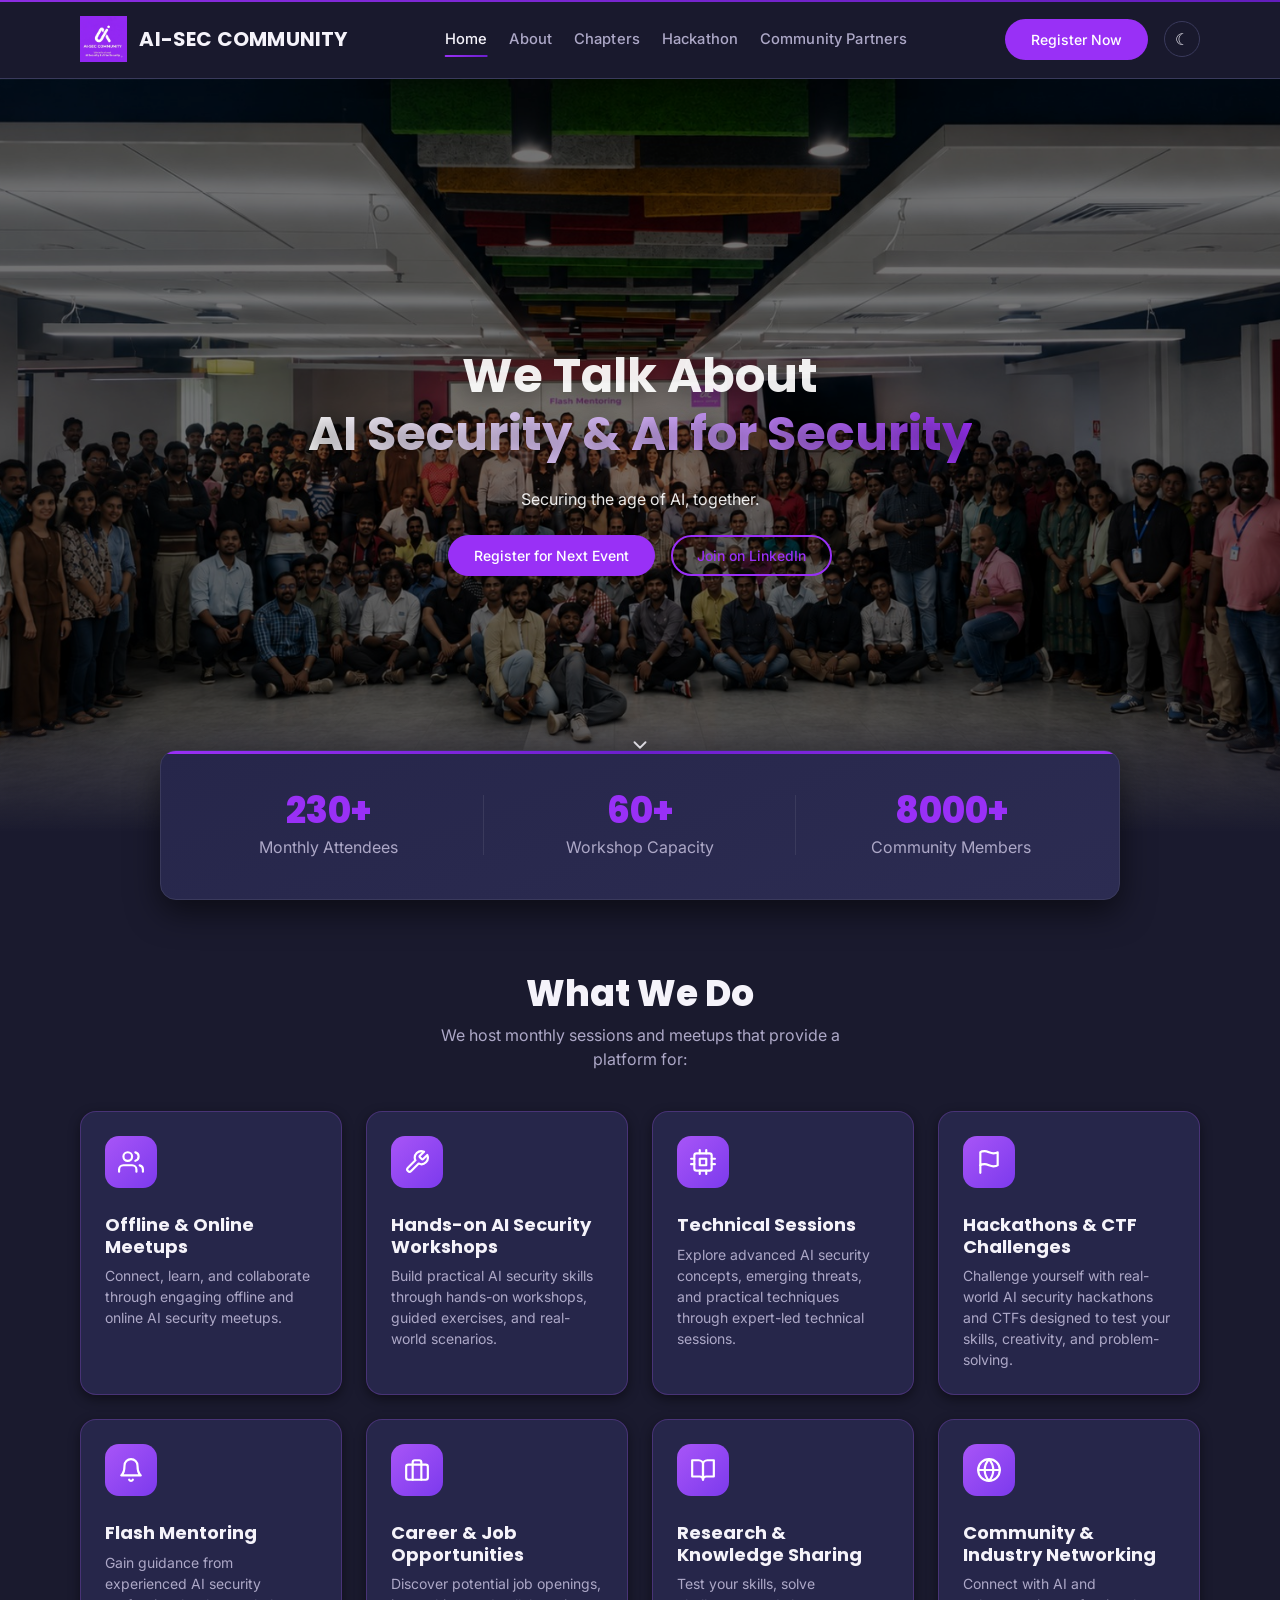
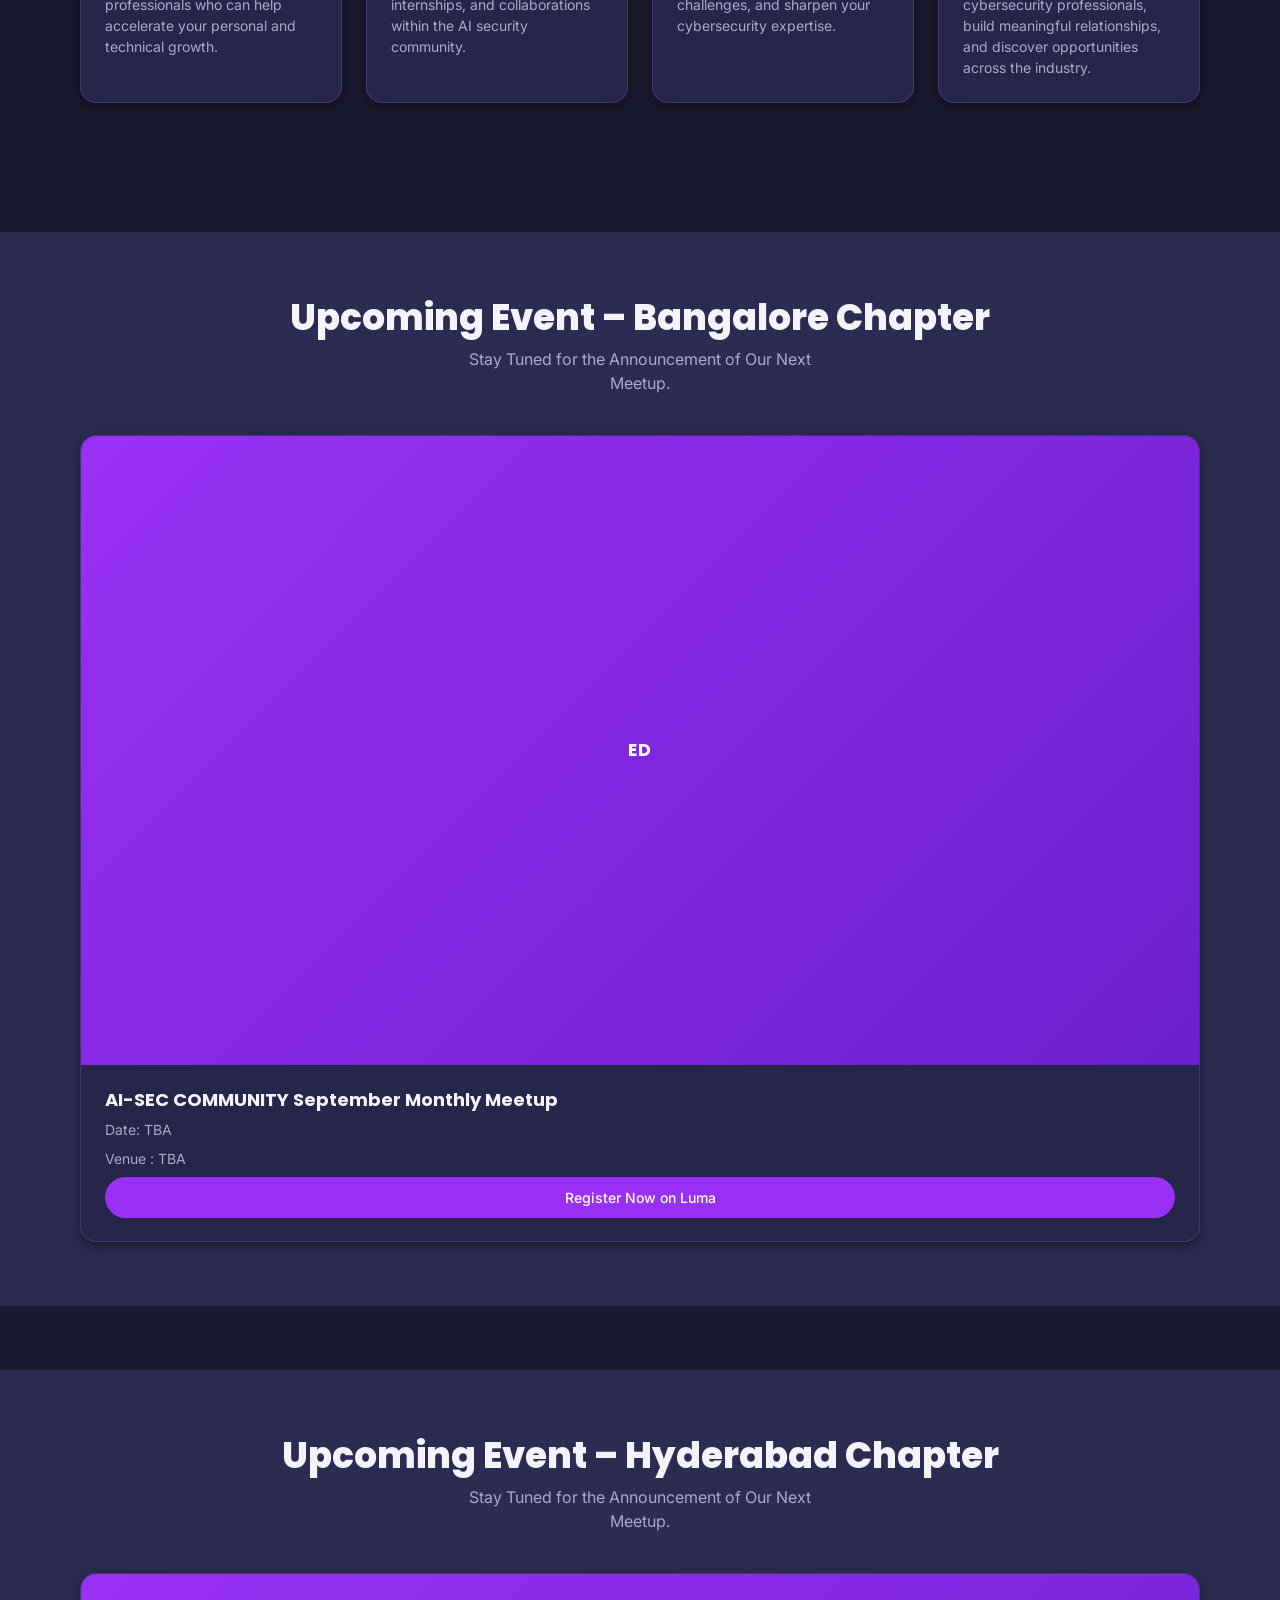
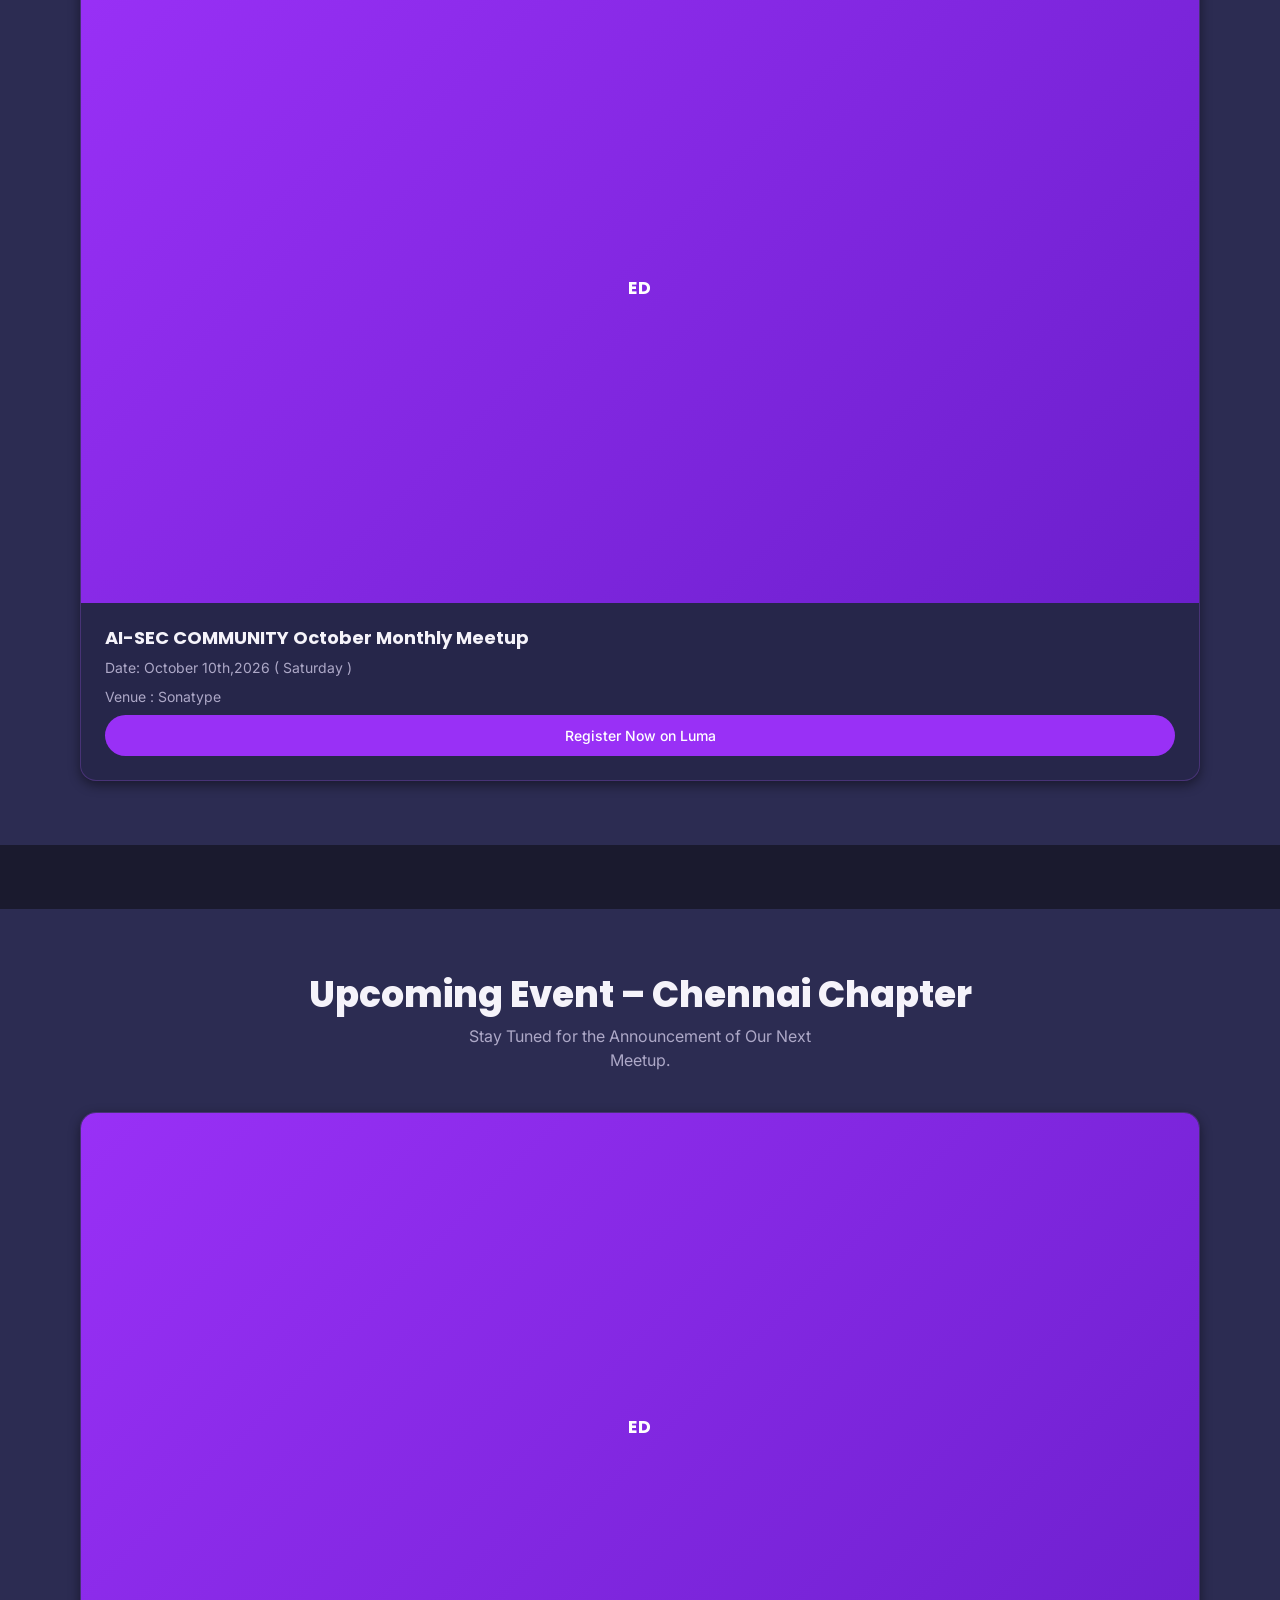
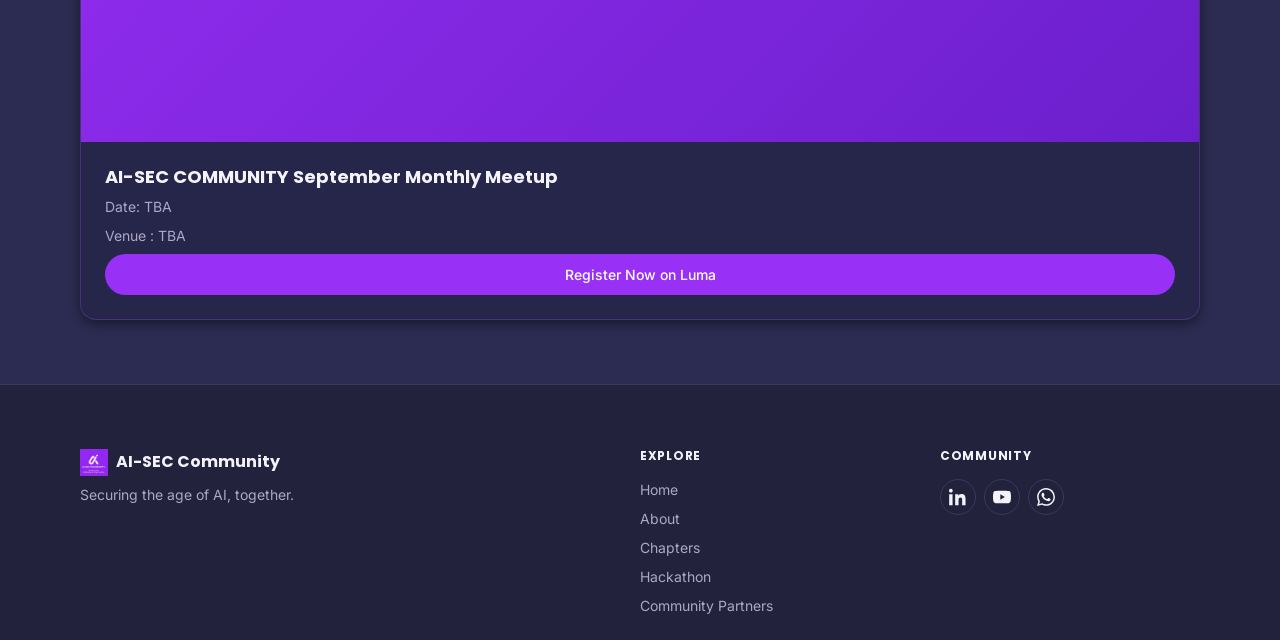
==== commit a83afce3: "Updated site content" ====
--- a/AI-SEC-Community-main/index.html
+++ b/AI-SEC-Community-main/index.html
@@ -43,6 +43,22 @@
       color: #fff;
     }
     .wwd-icon svg{ width: 26px; height: 26px; }
+
+    /* Navbar: keep everything on one line */
+    .navbar__inner { flex-wrap: nowrap; gap: 16px; }
+    .navbar__logo,
+    .navbar__actions { flex-shrink: 0; }
+    .navbar__wordmark,
+    .navbar__links a,
+    .navbar__cta { white-space: nowrap; }
+    .navbar__links { gap: clamp(14px, 1.7vw, 26px); font-size: .92rem; }
+
+    /* Switch to the hamburger menu before the links run out of room */
+    @media (max-width: 1100px) {
+      .navbar__links { display: none; }
+      .navbar__toggle { display: flex; }
+      .navbar__cta { display: none; }
+    }
   </style>
 </head>
 <body>
@@ -58,6 +74,7 @@
         <a href="index.html" class="is-active" aria-current="page">Home</a>
         <a href="about.html">About</a>
         <a href="Chapters.html">Chapters</a>
+       
         <a href="Hackathon.html">Hackathon</a>
         <a href="Community Partners.html">Community Partners</a>
       </nav>
@@ -225,11 +242,11 @@
         </div>
 
         <article class="card event-card" data-animate="fade-up">
-          <img class="card__image" src="/Images/TBA.png" alt="Event details to be announced" />
+          <img class="card__image" src="/Images/Chapters/Hyderabad/October/Web Page Content - Full.jpg" alt="Event details to be announced" />
           <div class="card__body">
-            <h3 class="card__title">AI-SEC COMMUNITY September Monthly Meetup</h3>
-            <p class="card__meta"><time datetime="2026-08-15">Date: TBA</time></p>
-            <p class="card__text">Venue : TBA</p>
+            <h3 class="card__title">AI-SEC COMMUNITY October Monthly Meetup</h3>
+            <p class="card__meta"><time datetime="2026-08-15">Date: October 10th,2026 ( Saturday )</time></p>
+            <p class="card__text">Venue : Sonatype</p>
             <a href="#" class="btn btn-primary" target="_blank" rel="noopener">Register Now on Luma</a>
           </div>
         </article>
@@ -274,6 +291,7 @@
             <a href="index.html">Home</a>
             <a href="about.html">About</a>
             <a href="Chapters.html">Chapters</a>
+           
             <a href="Hackathon.html">Hackathon</a>
             <a href="Community Partners.html">Community Partners</a>
           </div>
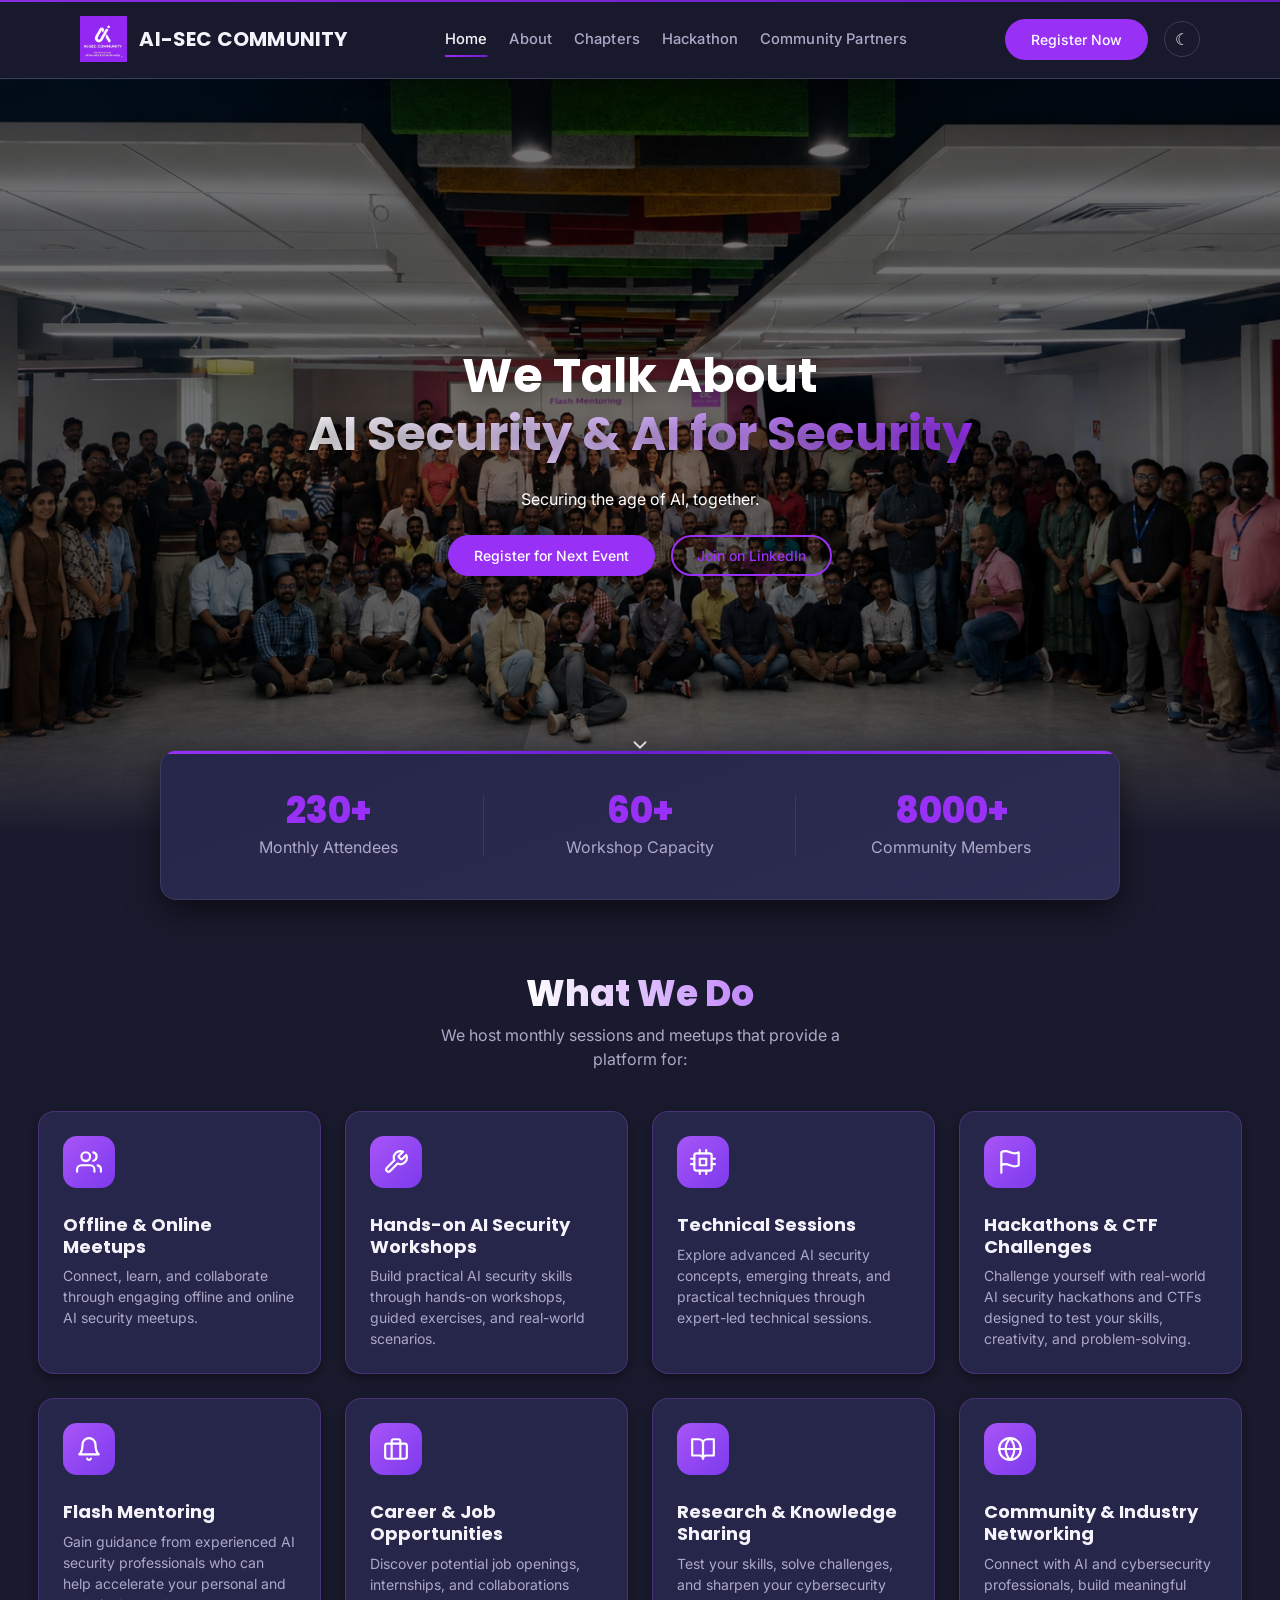
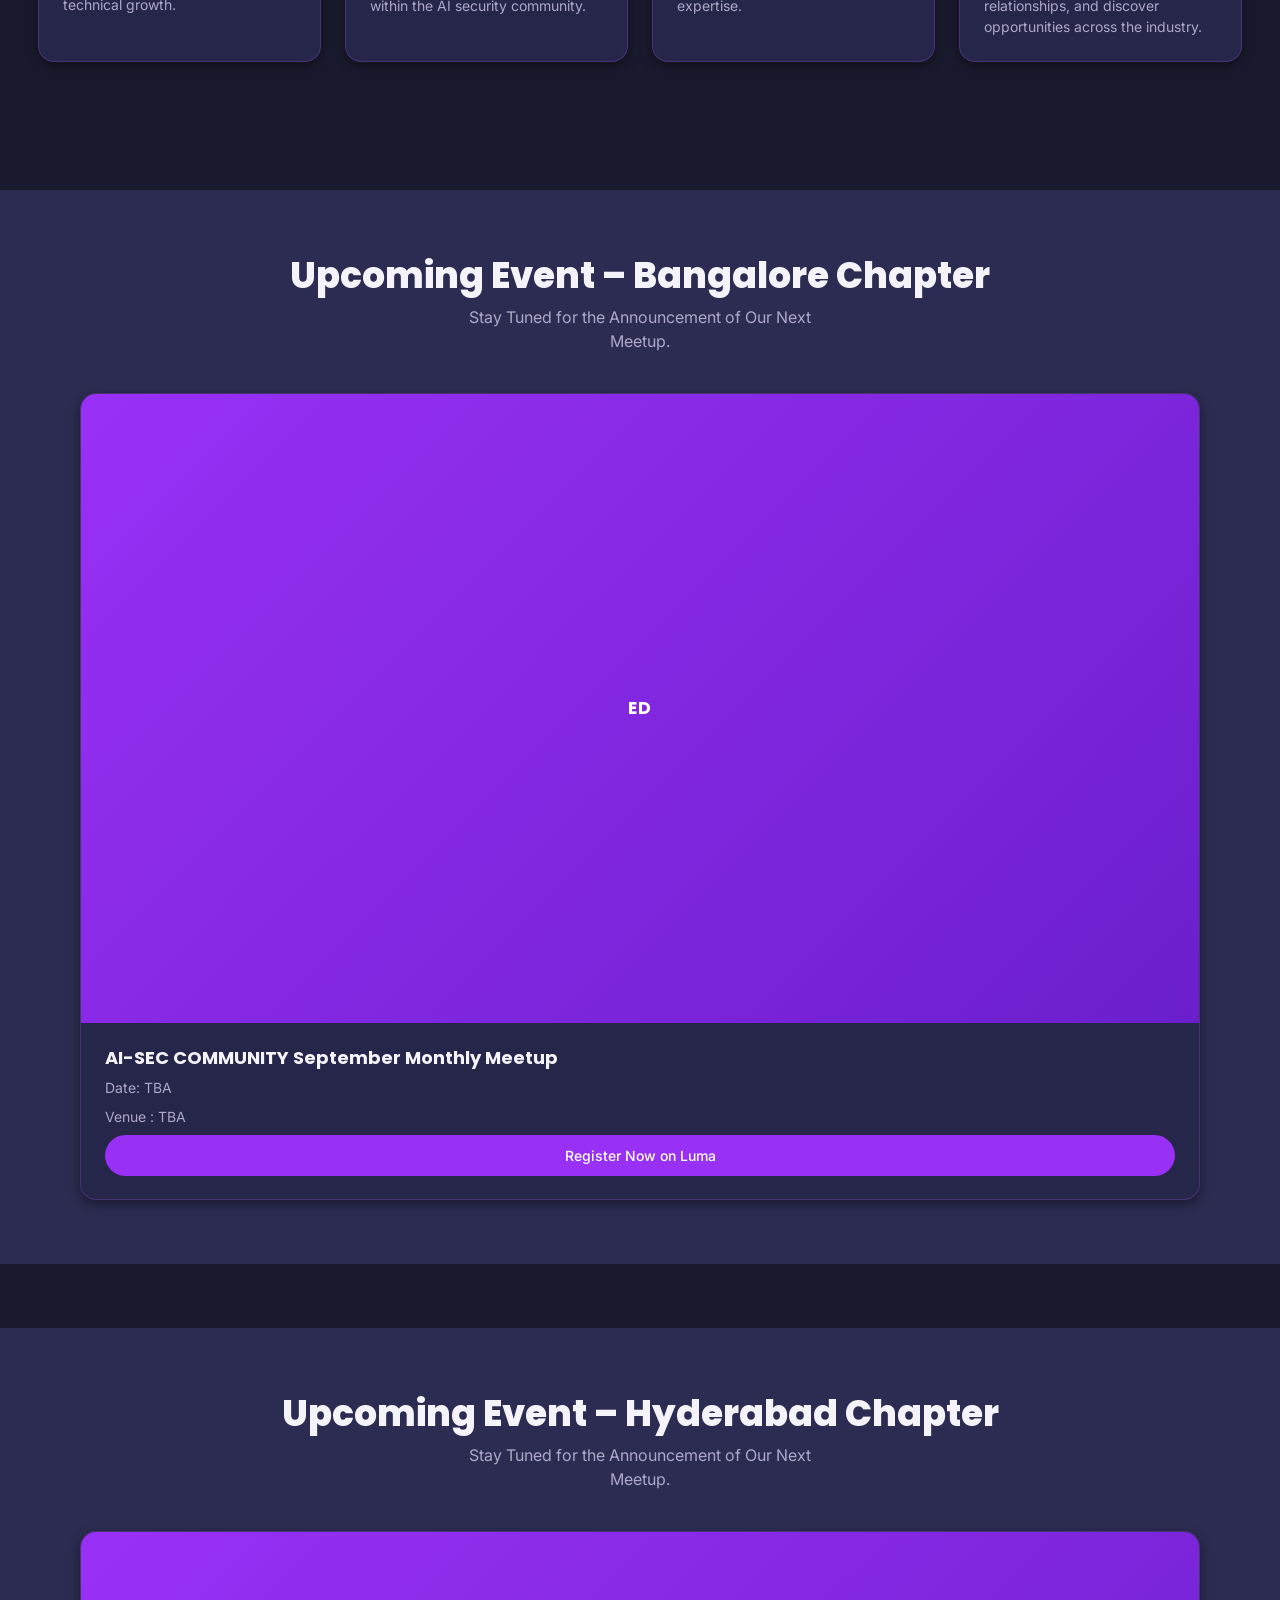
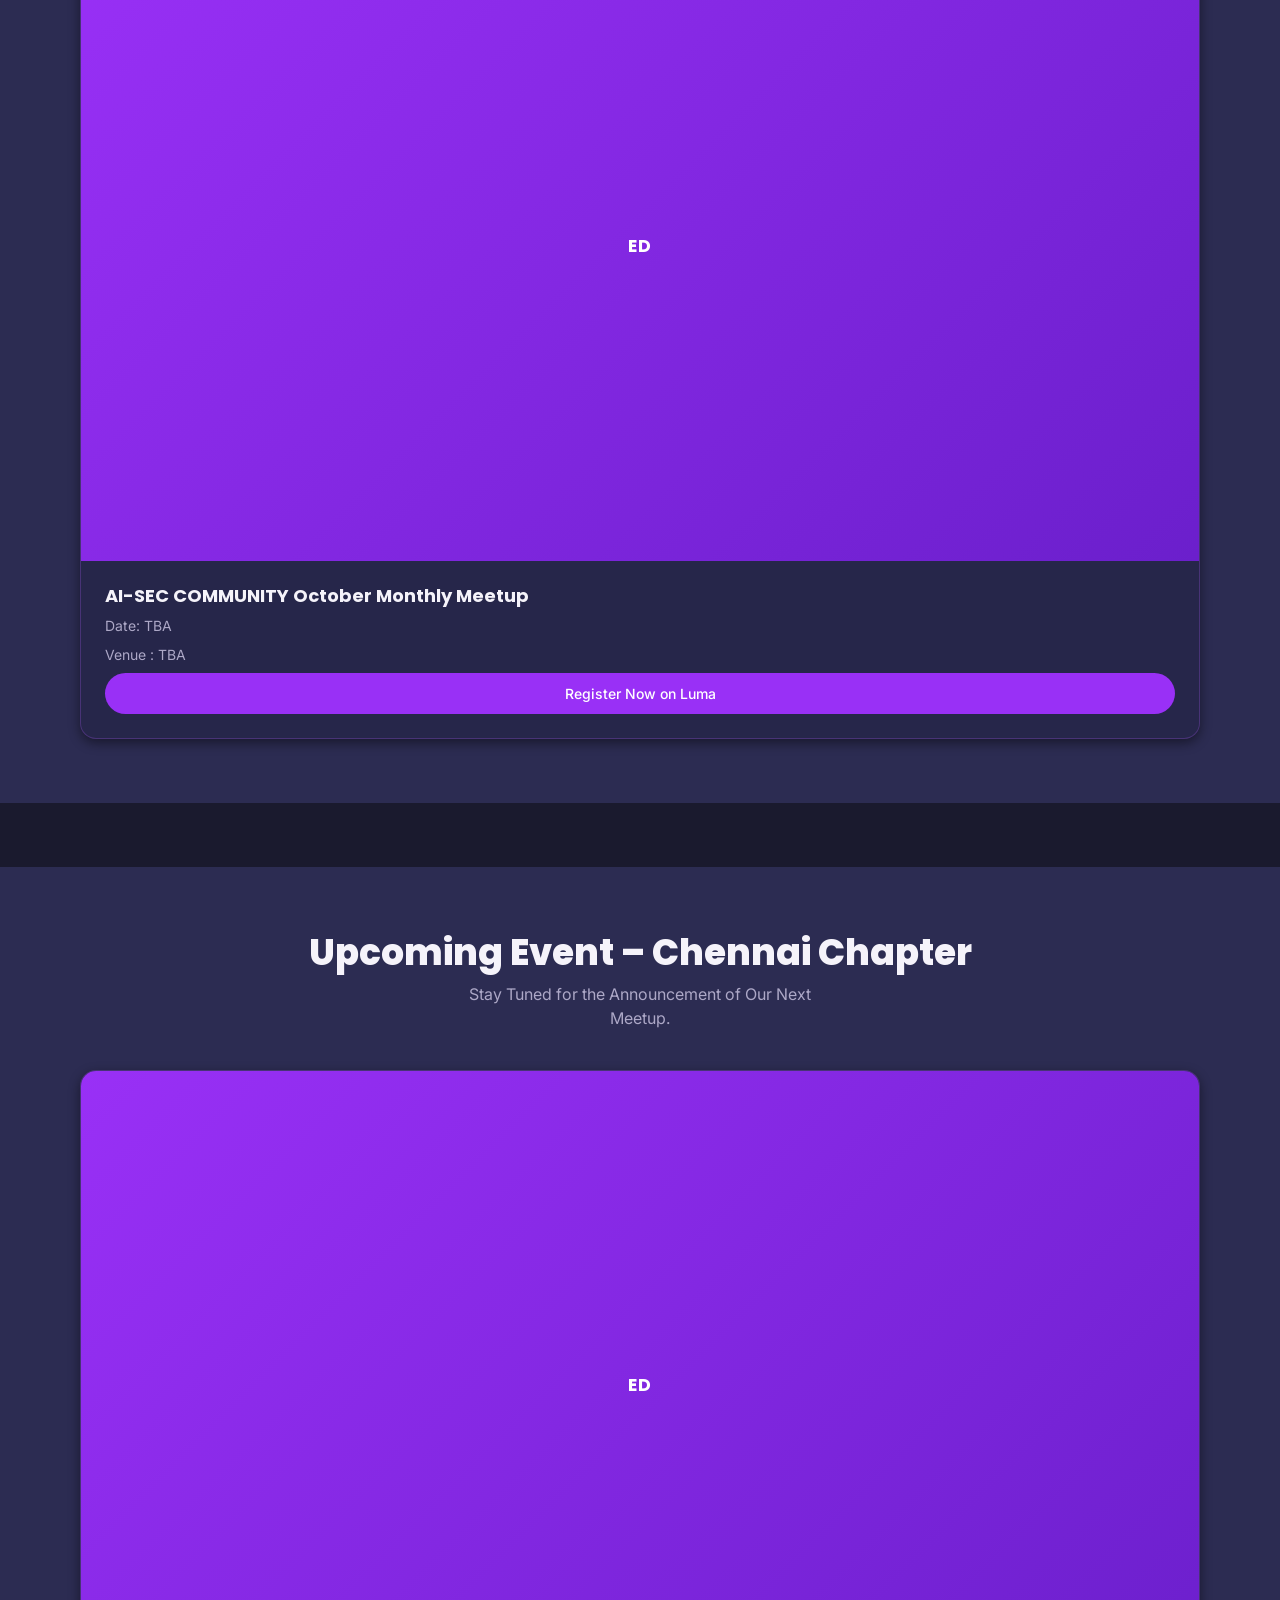
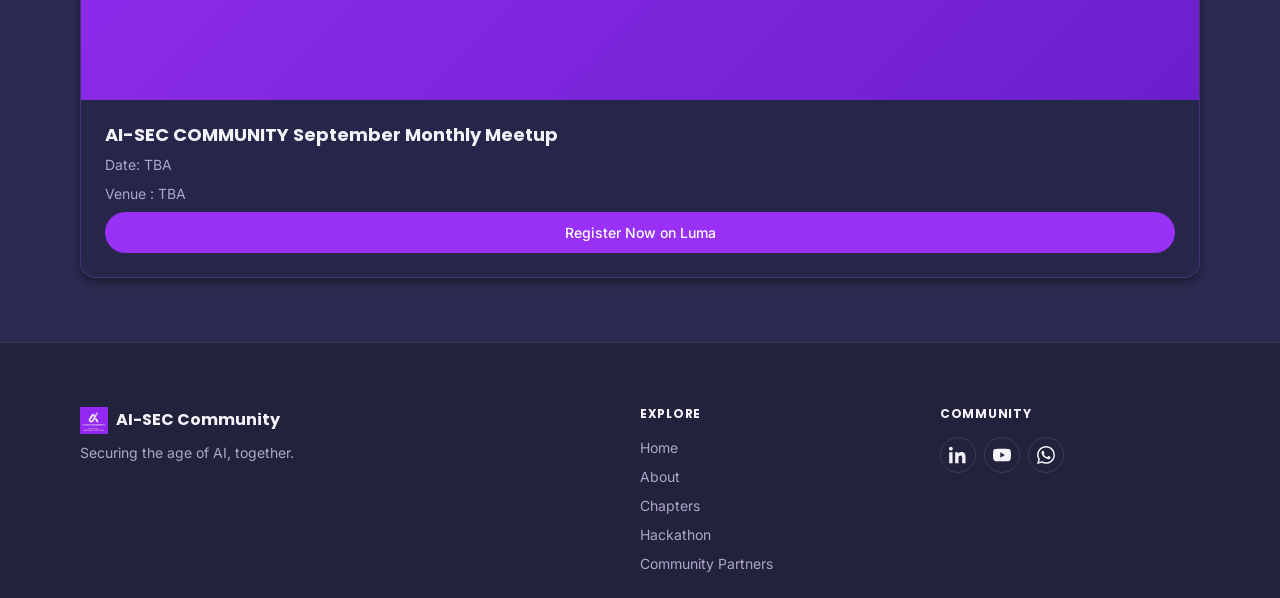
==== commit 004a8da0: "Updated site content" ====
--- a/AI-SEC-Community-main/index.html
+++ b/AI-SEC-Community-main/index.html
@@ -44,6 +44,101 @@
     }
     .wwd-icon svg{ width: 26px; height: 26px; }
 
+    /* Remove the side spaces: let "What We Do" use the full page width */
+    #what-we-do > .container {
+      max-width: none;
+      width: 100%;
+      padding-inline: clamp(16px, 3vw, 48px);
+    }
+
+    /* ---------- Animations ---------- */
+    @keyframes aisecFadeUp {
+      from { opacity: 0; transform: translateY(24px); }
+      to   { opacity: 1; transform: translateY(0); }
+    }
+    @keyframes aisecFloat {
+      0%, 100% { transform: translateY(0); }
+      50%      { transform: translateY(-5px); }
+    }
+    @keyframes aisecGlow {
+      0%, 100% { box-shadow: 0 0 0 0 rgba(168, 85, 247, .45); }
+      50%      { box-shadow: 0 0 0 10px rgba(168, 85, 247, 0); }
+    }
+    @keyframes aisecShine {
+      from { background-position: 0% 50%; }
+      to   { background-position: 200% 50%; }
+    }
+
+    /* Hero entrance */
+    .hero__content h1 .small-text,
+    .hero__content h1 .big-text,
+    .hero__subtitle,
+    .hero__cta-group {
+      opacity: 0;
+      animation: aisecFadeUp .8s cubic-bezier(.2, .7, .2, 1) forwards;
+    }
+    .hero__content h1 .small-text { animation-delay: .1s; }
+    .hero__content h1 .big-text   { animation-delay: .3s; display: inline-block; }
+    .hero__subtitle               { animation-delay: .55s; }
+    .hero__cta-group              { animation-delay: .75s; }
+
+    /* Scroll cue bounce */
+    .hero__scroll-cue svg { animation: aisecFloat 1.8s ease-in-out infinite; }
+
+    /* What We Do cards: staggered reveal + hover */
+    .js-reveal .grid-4 .card {
+      opacity: 0;
+      transform: translateY(28px);
+    }
+    .js-reveal .grid-4 .card.is-in {
+      animation: aisecFadeUp .7s cubic-bezier(.2, .7, .2, 1) forwards;
+      animation-delay: calc(var(--i, 0) * 90ms);
+    }
+    #what-we-do .card {
+      transition: transform .3s ease, box-shadow .3s ease, border-color .3s ease;
+    }
+    #what-we-do .card:hover {
+      transform: translateY(-8px);
+      border-color: rgba(168, 85, 247, .6);
+      box-shadow: 0 18px 40px rgba(124, 58, 237, .28);
+    }
+    .wwd-icon { transition: transform .35s ease; }
+    #what-we-do .card:hover .wwd-icon {
+      transform: scale(1.12) rotate(-6deg);
+      animation: aisecGlow 1.4s ease-out infinite;
+    }
+
+    /* Event cards */
+    .event-card { transition: transform .3s ease, box-shadow .3s ease; }
+    .event-card:hover {
+      transform: translateY(-6px);
+      box-shadow: 0 18px 40px rgba(124, 58, 237, .25);
+    }
+
+    /* Buttons */
+    .btn { transition: transform .2s ease, box-shadow .2s ease; }
+    .btn:hover { transform: translateY(-2px); }
+    .btn-primary:hover { box-shadow: 0 8px 22px rgba(168, 85, 247, .45); }
+
+    /* Animated gradient on section titles */
+    #what-we-do-title {
+      background: linear-gradient(90deg, #fff, #C084FC, #fff);
+      background-size: 200% auto;
+      -webkit-background-clip: text;
+      background-clip: text;
+      -webkit-text-fill-color: transparent;
+      animation: aisecShine 5s linear infinite;
+    }
+
+    @media (prefers-reduced-motion: reduce) {
+      *, *::before, *::after {
+        animation-duration: .01ms !important;
+        animation-iteration-count: 1 !important;
+        transition-duration: .01ms !important;
+      }
+      .js-reveal .grid-4 .card { opacity: 1; transform: none; }
+    }
+
     /* Navbar: keep everything on one line */
     .navbar__inner { flex-wrap: nowrap; gap: 16px; }
     .navbar__logo,
@@ -74,7 +169,7 @@
         <a href="index.html" class="is-active" aria-current="page">Home</a>
         <a href="about.html">About</a>
         <a href="Chapters.html">Chapters</a>
-       
+
         <a href="Hackathon.html">Hackathon</a>
         <a href="Community Partners.html">Community Partners</a>
       </nav>
@@ -137,7 +232,7 @@
     </section>
 
     <!-- What we do -->
-    <section class="section" aria-labelledby="what-we-do-title">
+    <section class="section" id="what-we-do" aria-labelledby="what-we-do-title">
       <div class="container">
         <div class="section__header" data-animate="fade-up">
           <h2 class="section__title" id="what-we-do-title">What We Do</h2>
@@ -242,11 +337,11 @@
         </div>
 
         <article class="card event-card" data-animate="fade-up">
-          <img class="card__image" src="/Images/Chapters/Hyderabad/October/Web Page Content - Full.jpg" alt="Event details to be announced" />
+          <img class="card__image" src="/Images/TBA.png" alt="Event details to be announced" />
           <div class="card__body">
             <h3 class="card__title">AI-SEC COMMUNITY October Monthly Meetup</h3>
-            <p class="card__meta"><time datetime="2026-08-15">Date: October 10th,2026 ( Saturday )</time></p>
-            <p class="card__text">Venue : Sonatype</p>
+            <p class="card__meta"><time datetime="2026-08-15">Date: TBA</time></p>
+            <p class="card__text">Venue : TBA</p>
             <a href="#" class="btn btn-primary" target="_blank" rel="noopener">Register Now on Luma</a>
           </div>
         </article>
@@ -291,7 +386,7 @@
             <a href="index.html">Home</a>
             <a href="about.html">About</a>
             <a href="Chapters.html">Chapters</a>
-           
+
             <a href="Hackathon.html">Hackathon</a>
             <a href="Community Partners.html">Community Partners</a>
           </div>
@@ -308,6 +403,22 @@
       </div>
     </div>
   </footer>
+
+  <script>
+    // Staggered scroll reveal for the "What We Do" cards
+    (function () {
+      var cards = document.querySelectorAll('#what-we-do .grid-4 .card');
+      if (!cards.length || !('IntersectionObserver' in window)) return;
+      document.documentElement.classList.add('js-reveal');
+      cards.forEach(function (c, i) { c.style.setProperty('--i', i % 4); });
+      var io = new IntersectionObserver(function (entries) {
+        entries.forEach(function (e) {
+          if (e.isIntersecting) { e.target.classList.add('is-in'); io.unobserve(e.target); }
+        });
+      }, { threshold: 0.15 });
+      cards.forEach(function (c) { io.observe(c); });
+    })();
+  </script>
 
   <script src="js/main.js" defer></script>
   <script src="js/navigation.js" defer></script>
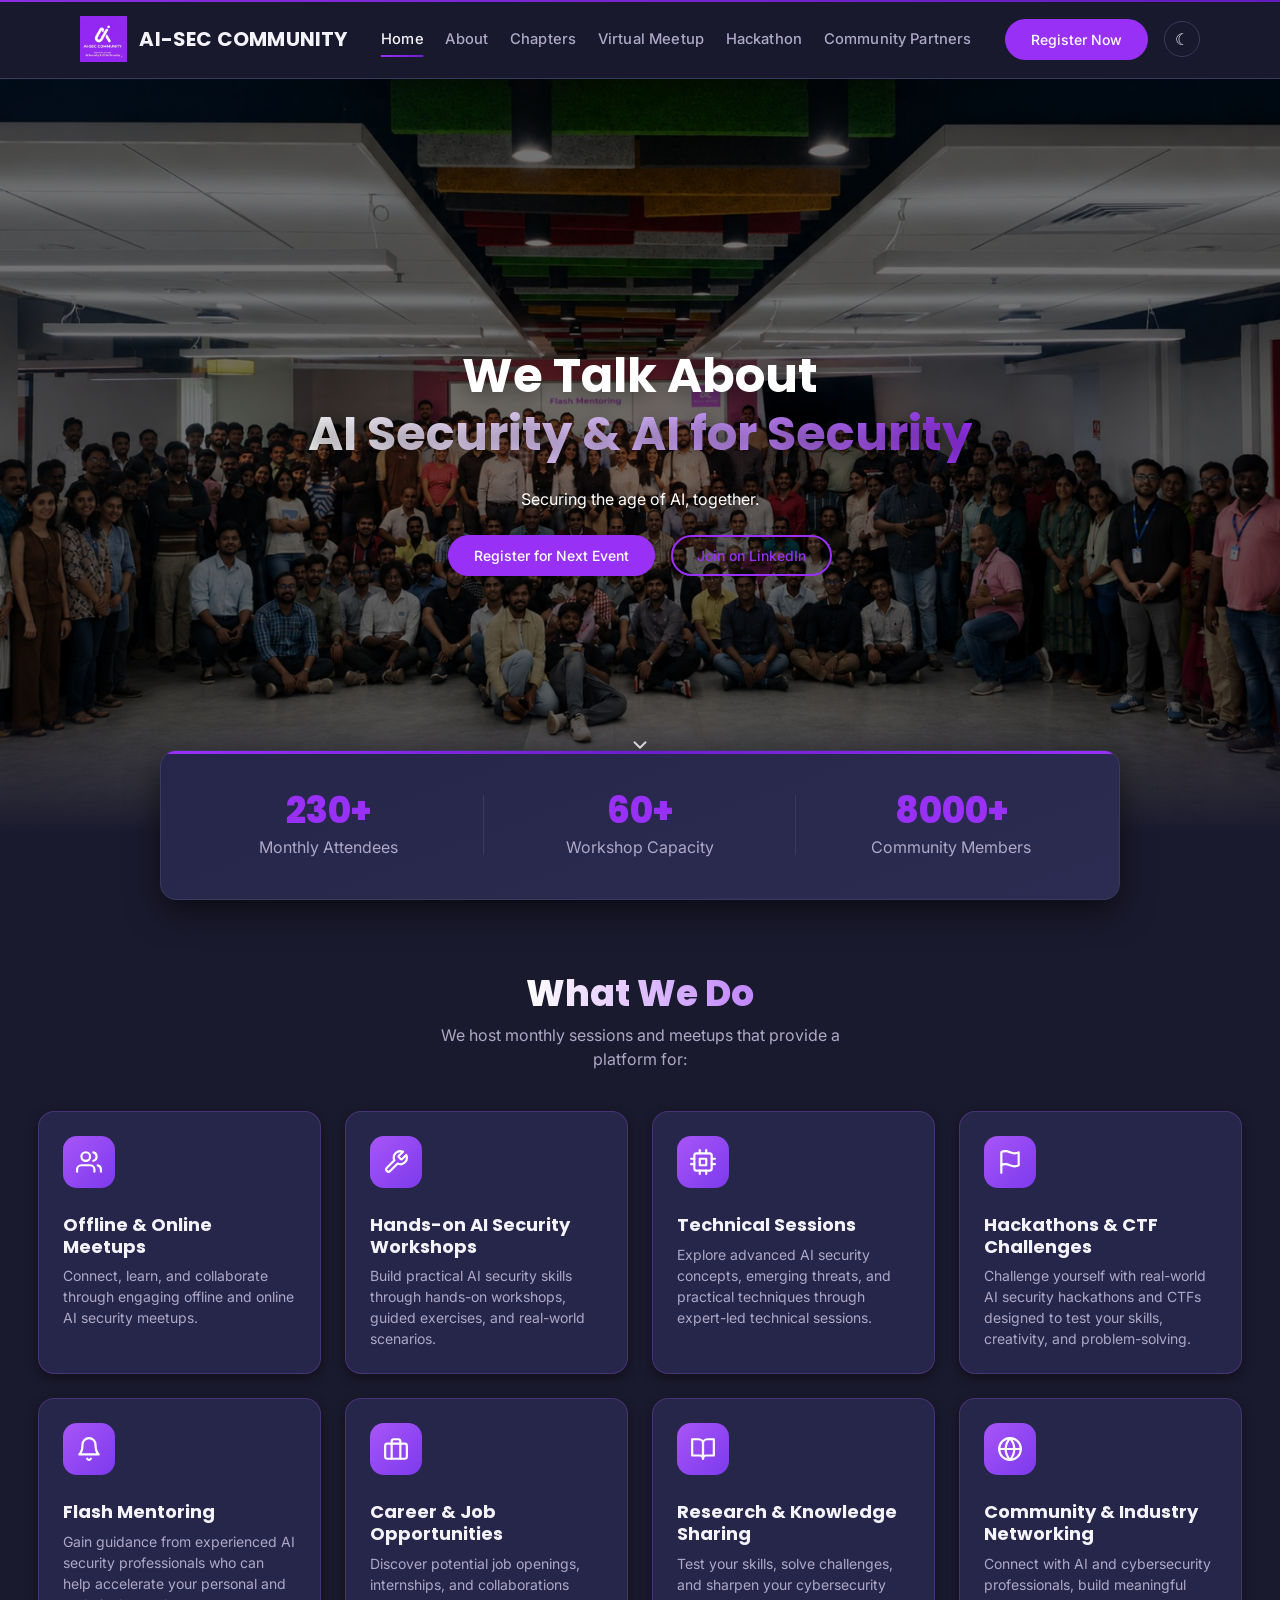
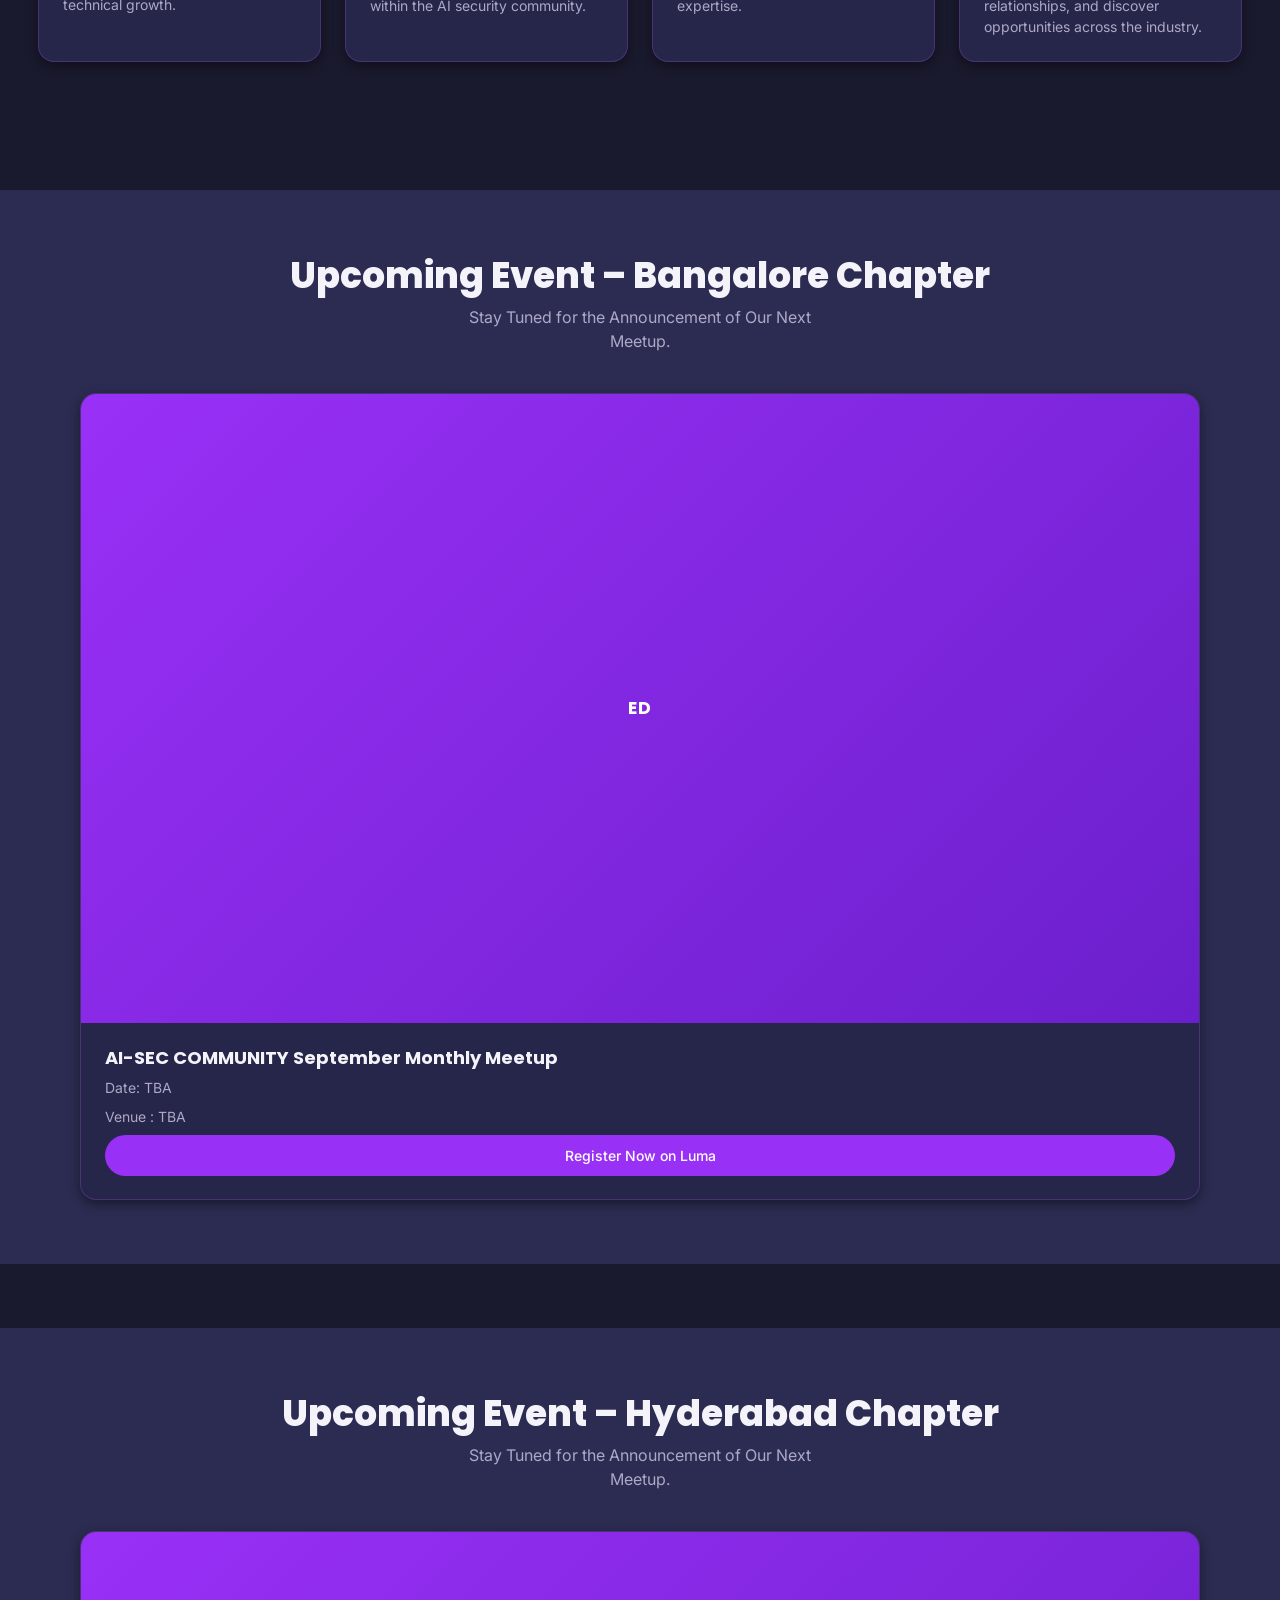
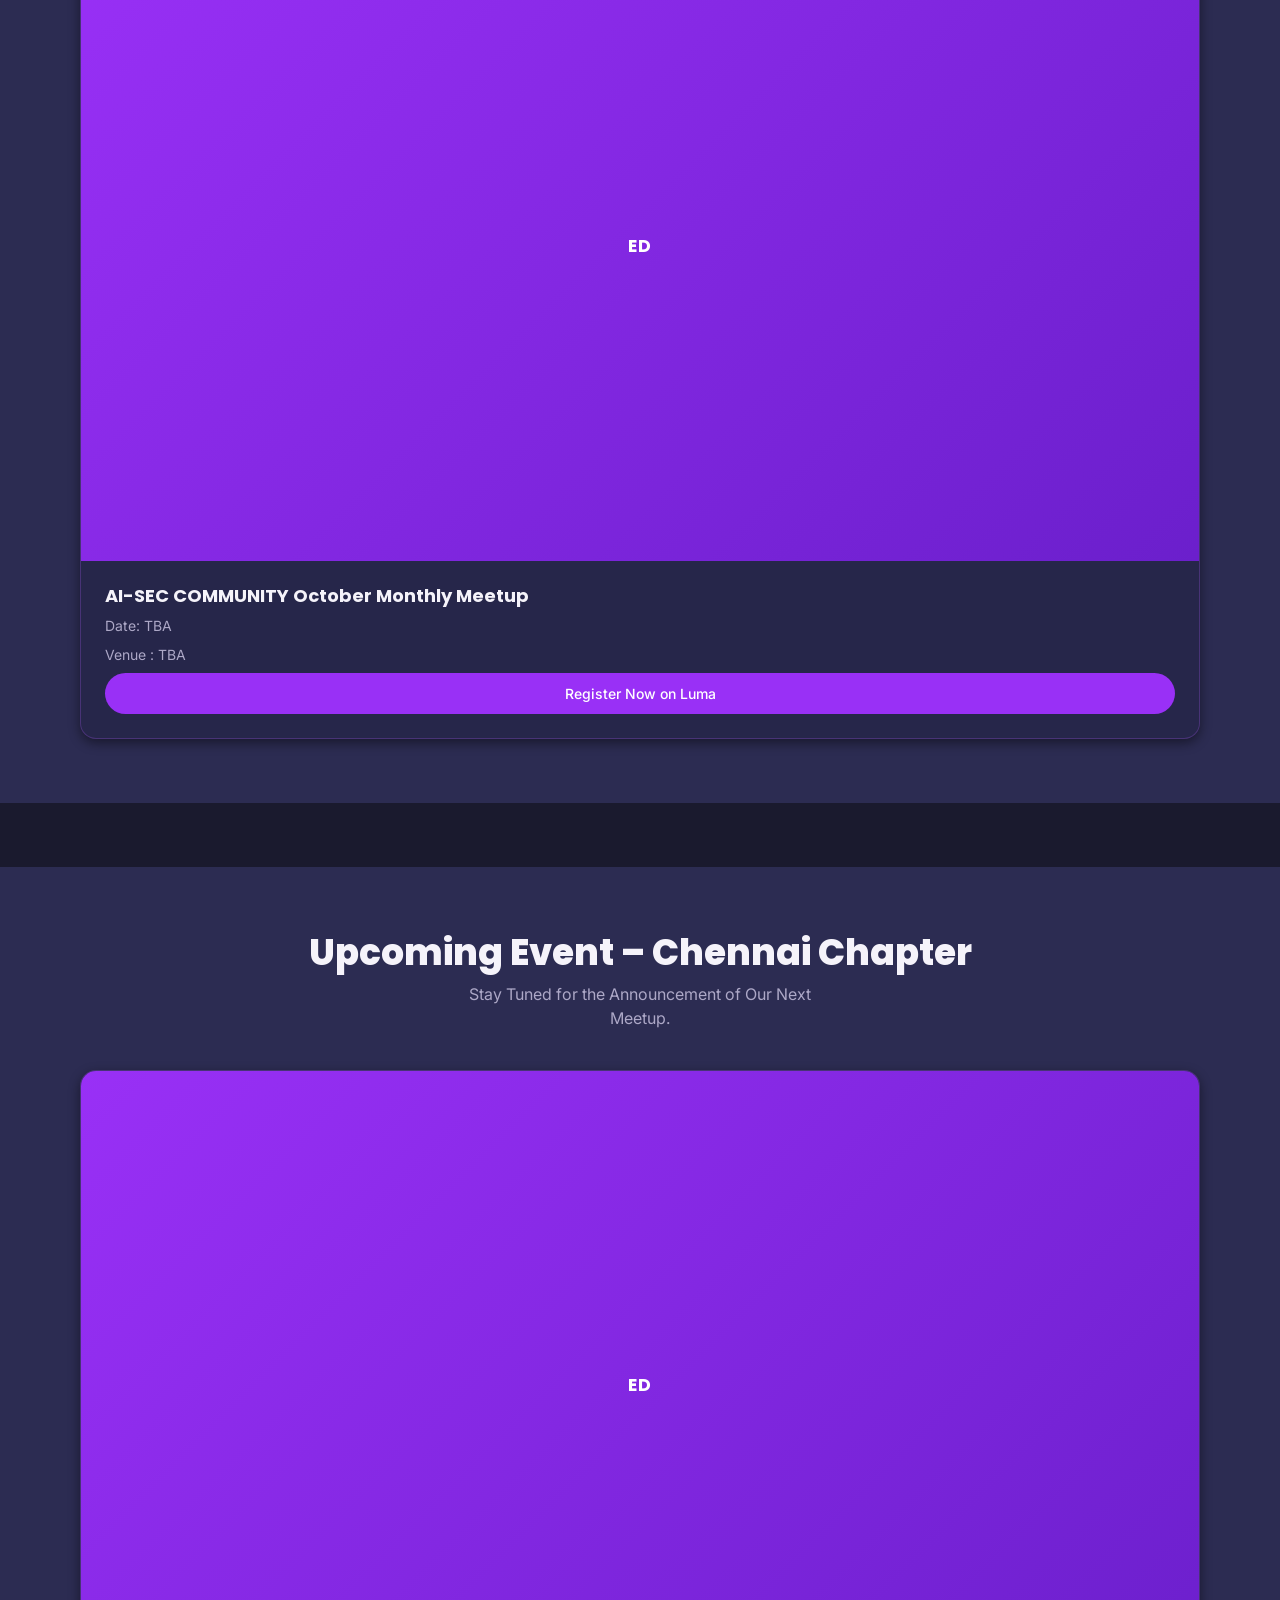
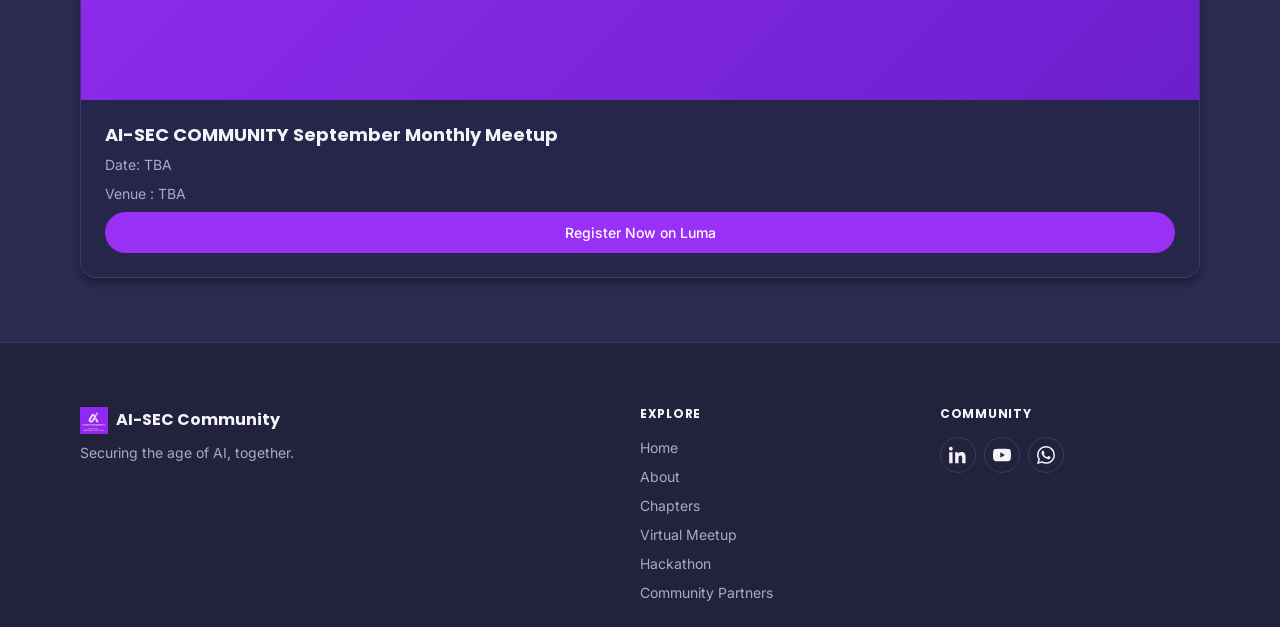
==== commit 31b3781b: "Updated site content" ====
--- a/AI-SEC-Community-main/index.html
+++ b/AI-SEC-Community-main/index.html
@@ -169,7 +169,7 @@
         <a href="index.html" class="is-active" aria-current="page">Home</a>
         <a href="about.html">About</a>
         <a href="Chapters.html">Chapters</a>
-
+<a href="Virtual Meetups.html">Virtual Meetup</a>
         <a href="Hackathon.html">Hackathon</a>
         <a href="Community Partners.html">Community Partners</a>
       </nav>
@@ -386,7 +386,7 @@
             <a href="index.html">Home</a>
             <a href="about.html">About</a>
             <a href="Chapters.html">Chapters</a>
-
+<a href="Virtual Meetups.html">Virtual Meetup</a>
             <a href="Hackathon.html">Hackathon</a>
             <a href="Community Partners.html">Community Partners</a>
           </div>
@@ -405,7 +405,7 @@
   </footer>
 
   <script>
-    // Staggered scroll reveal for the "What We Do" cards
+    // Staggered scroll reveal for the"What We Do" cards
     (function () {
       var cards = document.querySelectorAll('#what-we-do .grid-4 .card');
       if (!cards.length || !('IntersectionObserver' in window)) return;
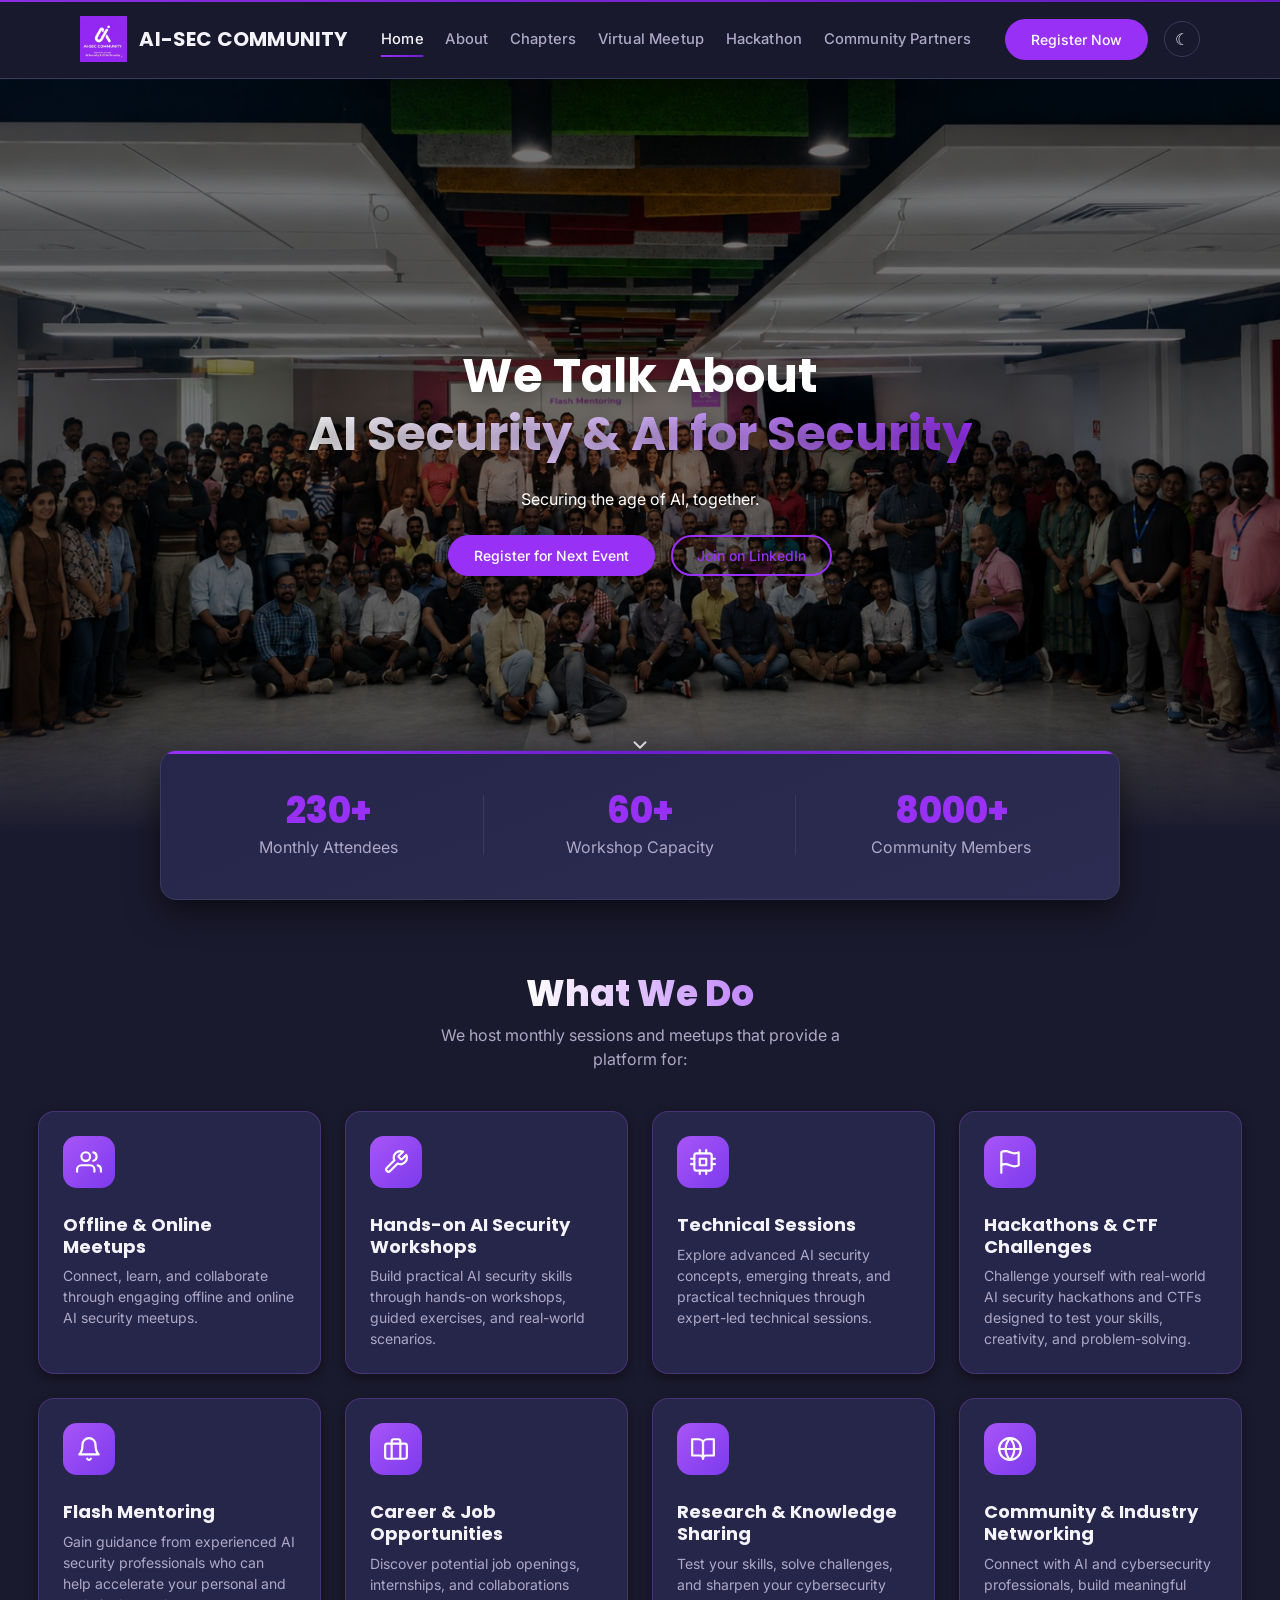
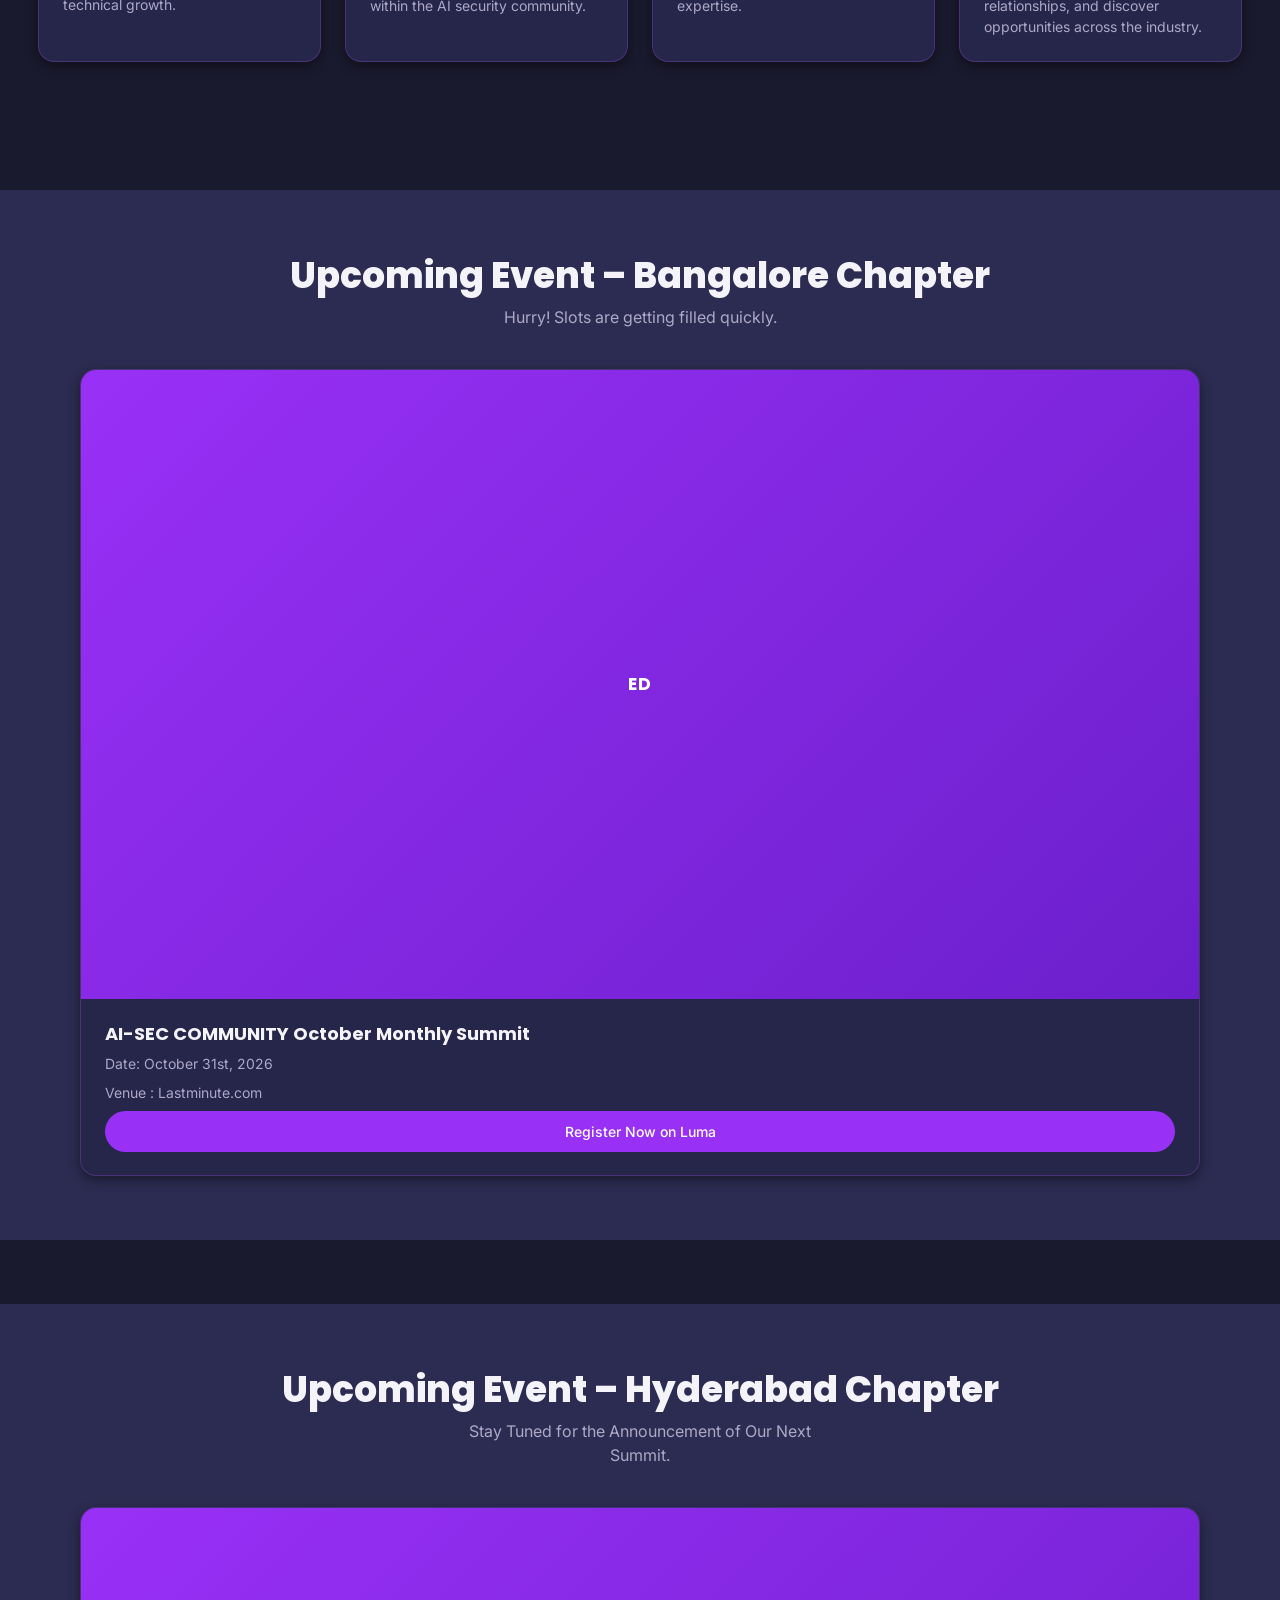
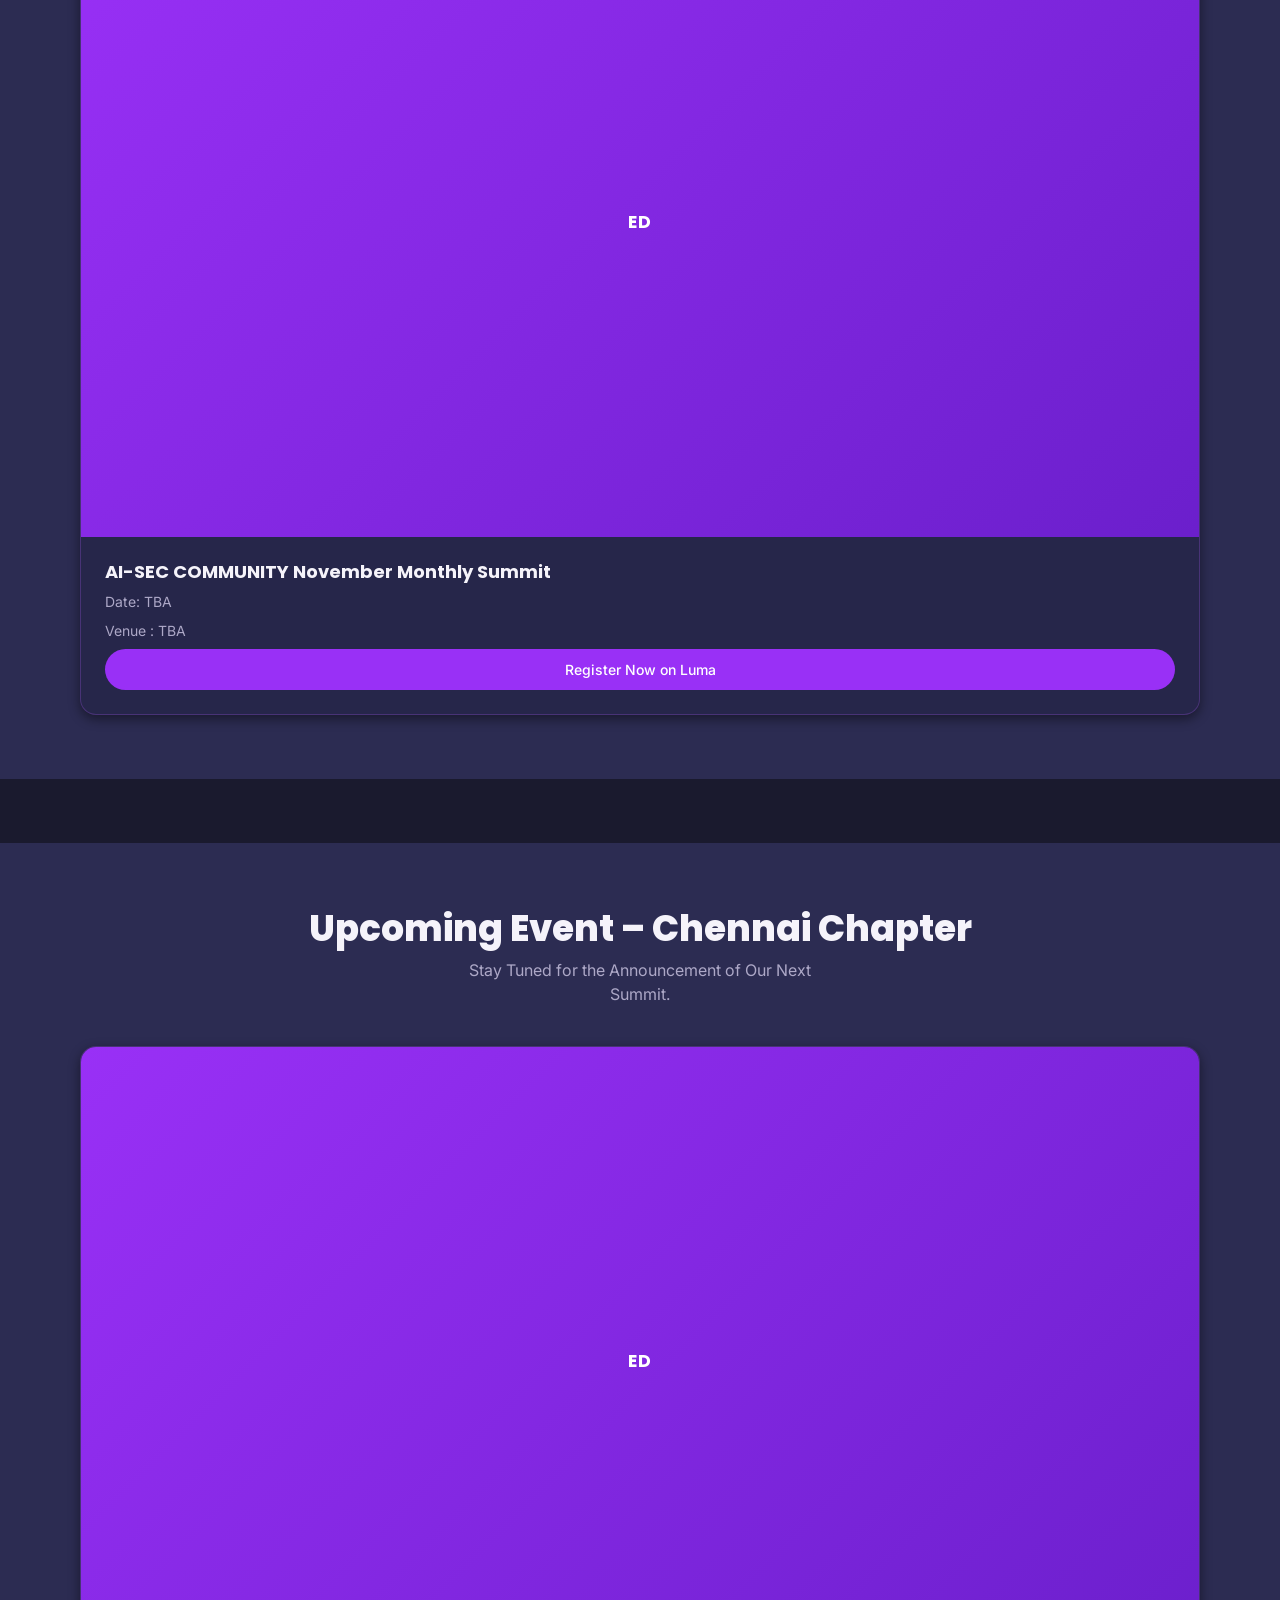
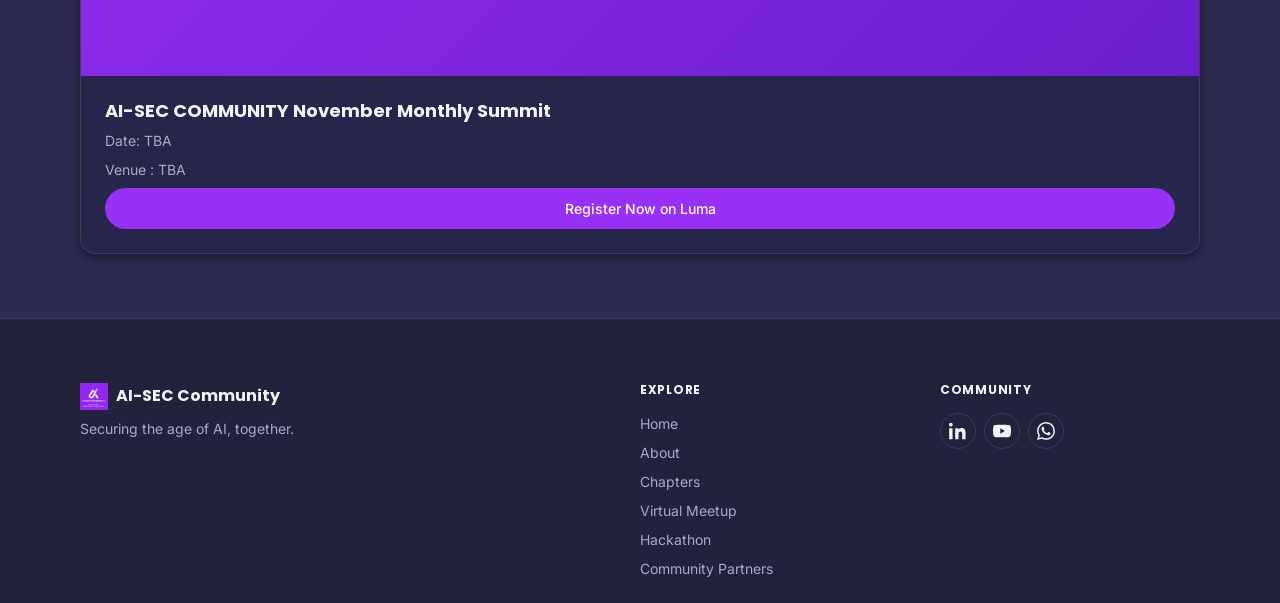
==== commit 6b2acc49: "Updated site content" ====
--- a/AI-SEC-Community-main/index.html
+++ b/AI-SEC-Community-main/index.html
@@ -175,7 +175,7 @@
       </nav>
 
       <div class="navbar__actions">
-        <a href="#" class="btn btn-primary navbar__cta">Register Now</a>
+        <a href="https://luma.com/zsa75p17" class="btn btn-primary navbar__cta">Register Now</a>
         <button type="button" class="theme-toggle" data-theme-toggle aria-label="Switch between dark and light mode" aria-pressed="false">
           <span aria-hidden="true">&#9680;</span>
         </button>
@@ -203,7 +203,7 @@
         <p class="hero__subtitle">Securing the age of AI, together.</p>
 
         <div class="hero__cta-group">
-          <a href="#" class="btn btn-primary">Register for Next Event</a>
+          <a href="https://luma.com/zsa75p17" class="btn btn-primary">Register for Next Event</a>
           <a href="https://www.linkedin.com/company/ai-sec-community/?viewAsMember=true" class="btn btn-secondary">Join on LinkedIn</a>
         </div>
       </div>
@@ -314,16 +314,16 @@
       <div class="container">
         <div class="section__header" data-animate="fade-up">
           <h2 class="section__title" id="next-event-bangalore">Upcoming Event – Bangalore Chapter</h2>
-          <p class="section__subtitle">Stay Tuned for the Announcement of Our Next Meetup.</p>
+          <p class="section__subtitle">Hurry! Slots are getting filled quickly.</p>
         </div>
 
         <article class="card event-card" data-animate="fade-up">
-          <img class="card__image" src="/Images/TBA.png" alt="Event details to be announced" />
+          <img class="card__image" src="/Images/Chapters/Bangalore/October/Web Page Content - Full.png" alt="Event details to be announced" />
           <div class="card__body">
-            <h3 class="card__title">AI-SEC COMMUNITY September Monthly Meetup</h3>
-            <p class="card__meta"><time datetime="2026-08-15">Date: TBA</time></p>
-            <p class="card__text">Venue : TBA</p>
-            <a href="#" class="btn btn-primary" target="_blank" rel="noopener">Register Now on Luma</a>
+            <h3 class="card__title">AI-SEC COMMUNITY October Monthly Summit</h3>
+            <p class="card__meta"><time datetime="2026-08-15">Date: October 31st, 2026</time></p>
+            <p class="card__text">Venue : Lastminute.com</p>
+            <a href="https://luma.com/zsa75p17" class="btn btn-primary" target="_blank" rel="noopener">Register Now on Luma</a>
           </div>
         </article>
       </div>
@@ -333,13 +333,13 @@
       <div class="container">
         <div class="section__header" data-animate="fade-up">
           <h2 class="section__title" id="next-event-hyderabad">Upcoming Event – Hyderabad Chapter</h2>
-          <p class="section__subtitle">Stay Tuned for the Announcement of Our Next Meetup.</p>
+          <p class="section__subtitle">Stay Tuned for the Announcement of Our Next Summit.</p>
         </div>
 
         <article class="card event-card" data-animate="fade-up">
           <img class="card__image" src="/Images/TBA.png" alt="Event details to be announced" />
           <div class="card__body">
-            <h3 class="card__title">AI-SEC COMMUNITY October Monthly Meetup</h3>
+            <h3 class="card__title">AI-SEC COMMUNITY November Monthly Summit</h3>
             <p class="card__meta"><time datetime="2026-08-15">Date: TBA</time></p>
             <p class="card__text">Venue : TBA</p>
             <a href="#" class="btn btn-primary" target="_blank" rel="noopener">Register Now on Luma</a>
@@ -352,13 +352,13 @@
       <div class="container">
         <div class="section__header" data-animate="fade-up">
           <h2 class="section__title" id="next-event-chennai">Upcoming Event – Chennai Chapter</h2>
-          <p class="section__subtitle">Stay Tuned for the Announcement of Our Next Meetup.</p>
+          <p class="section__subtitle">Stay Tuned for the Announcement of Our Next Summit.</p>
         </div>
 
         <article class="card event-card" data-animate="fade-up">
           <img class="card__image" src="/Images/TBA.png" alt="Event details to be announced" />
           <div class="card__body">
-            <h3 class="card__title">AI-SEC COMMUNITY September Monthly Meetup</h3>
+            <h3 class="card__title">AI-SEC COMMUNITY November Monthly Summit</h3>
             <p class="card__meta"><time datetime="2026-08-15">Date: TBA</time></p>
             <p class="card__text">Venue : TBA</p>
             <a href="#" class="btn btn-primary" target="_blank" rel="noopener">Register Now on Luma</a>
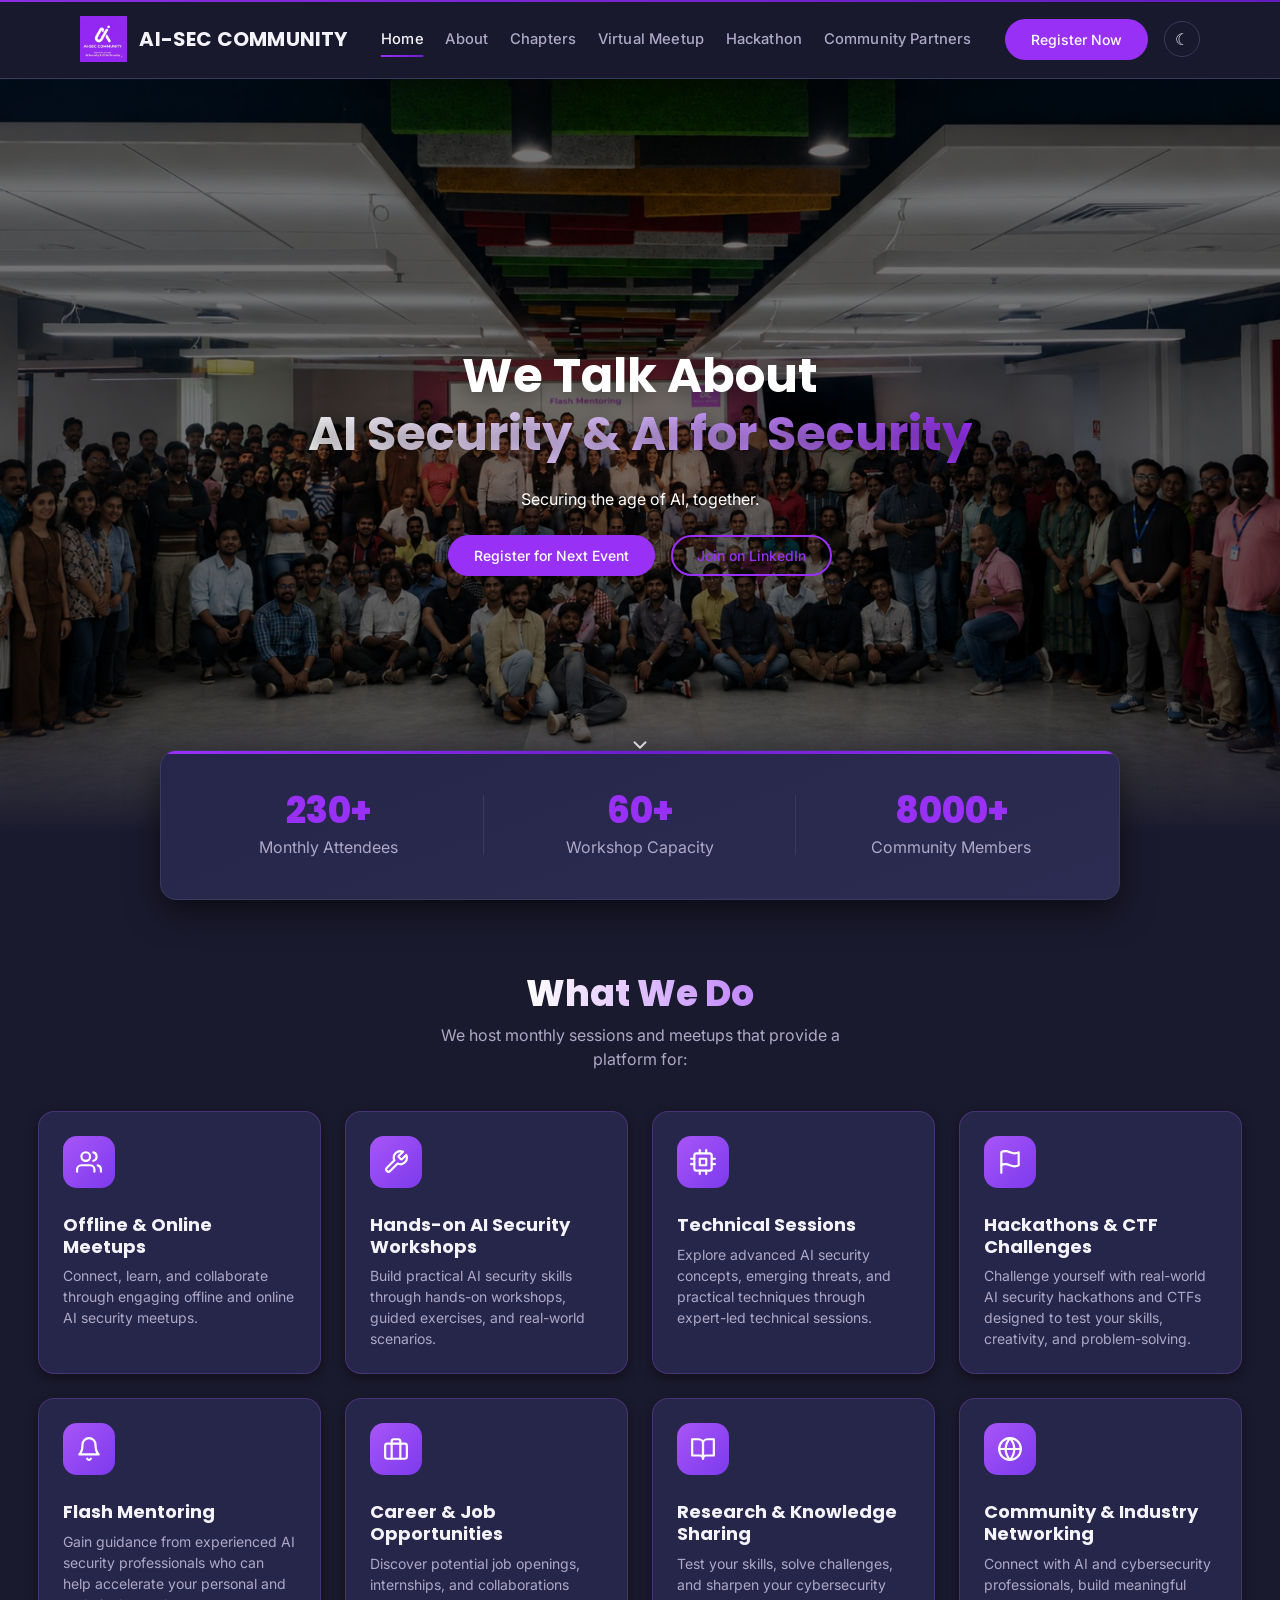
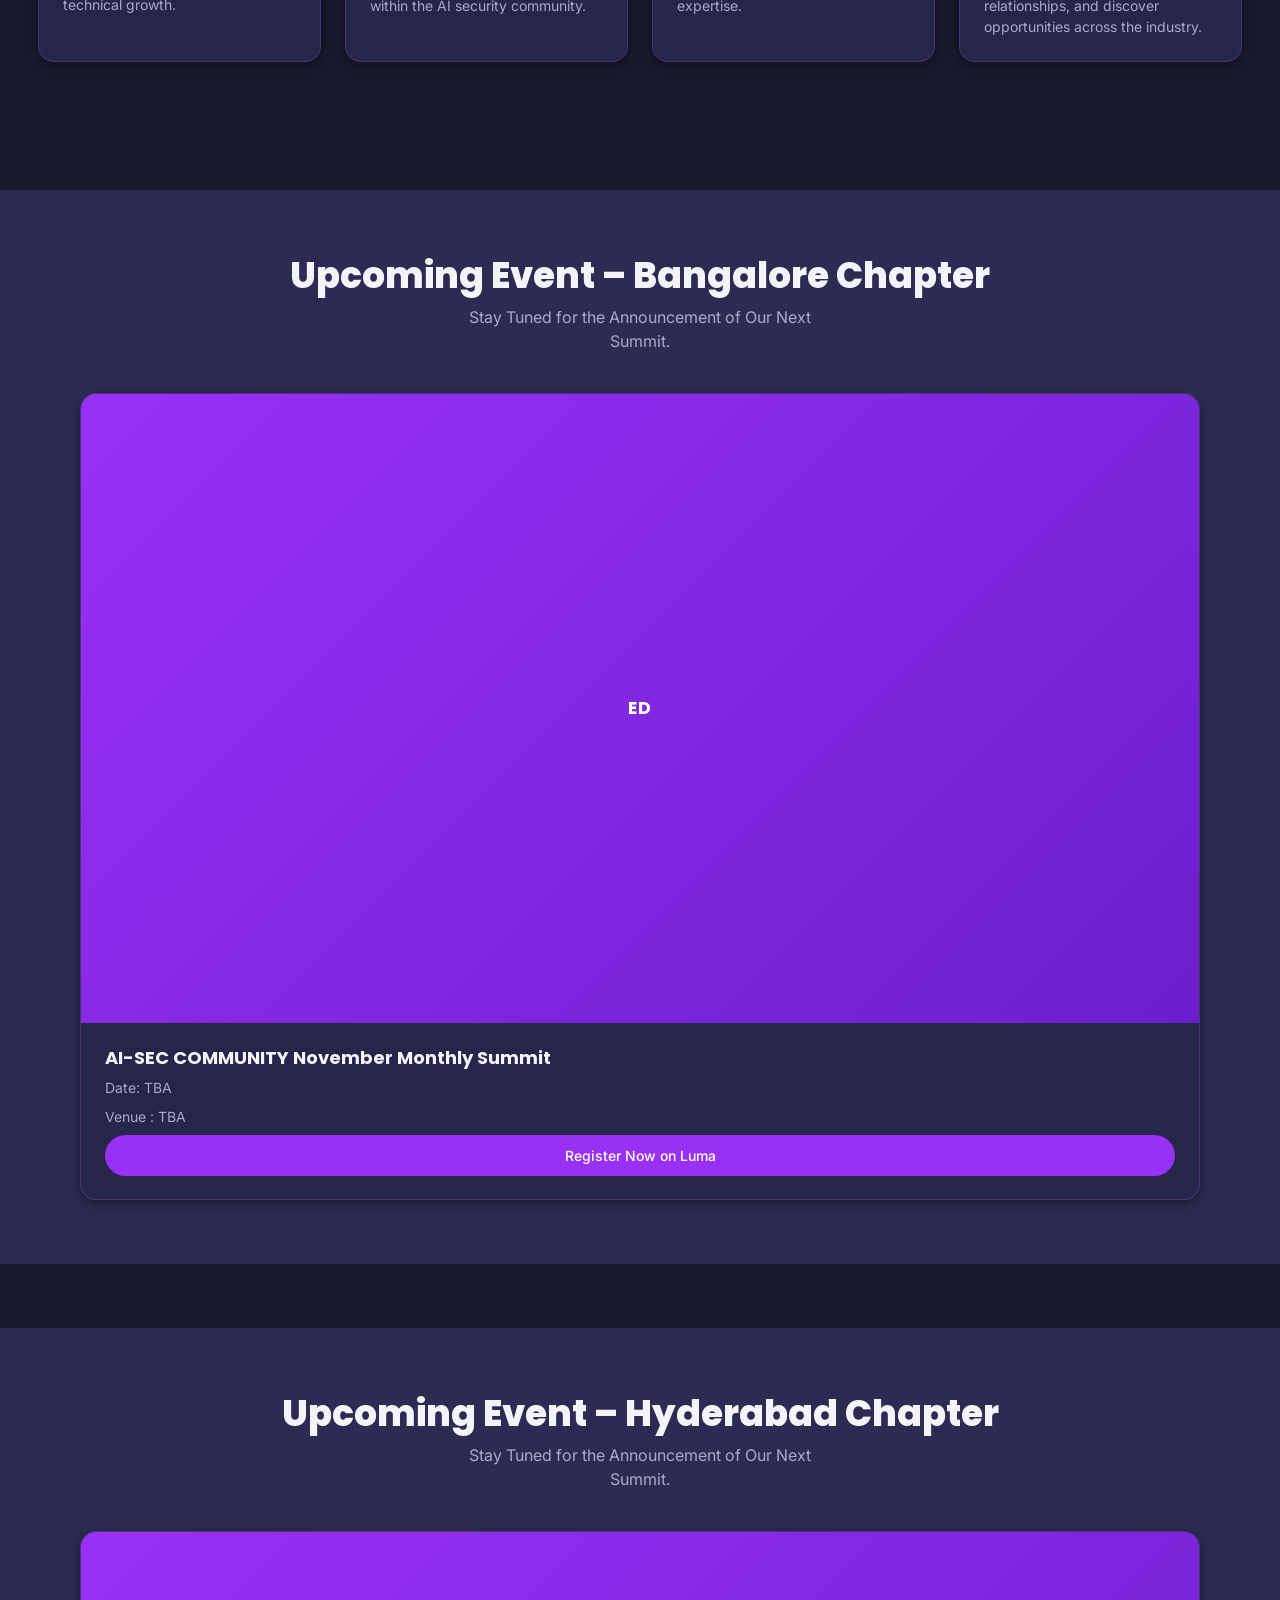
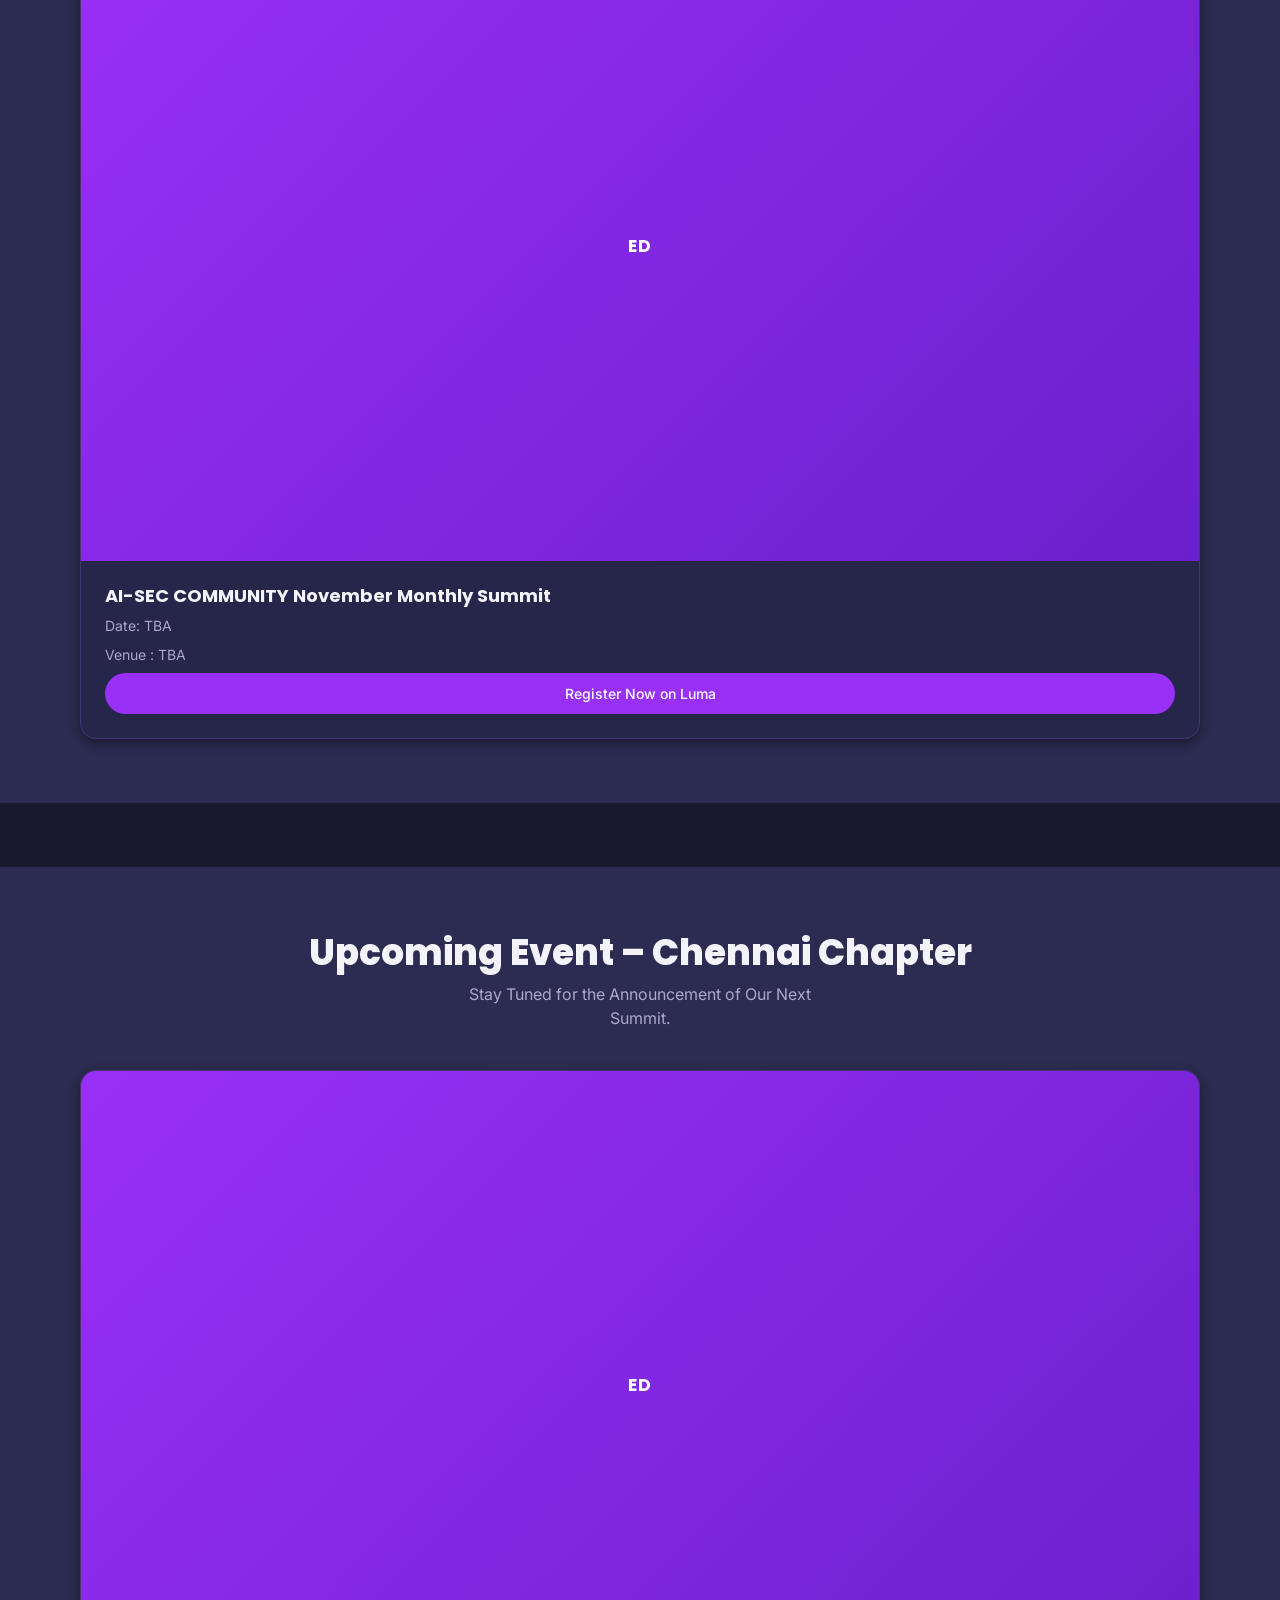
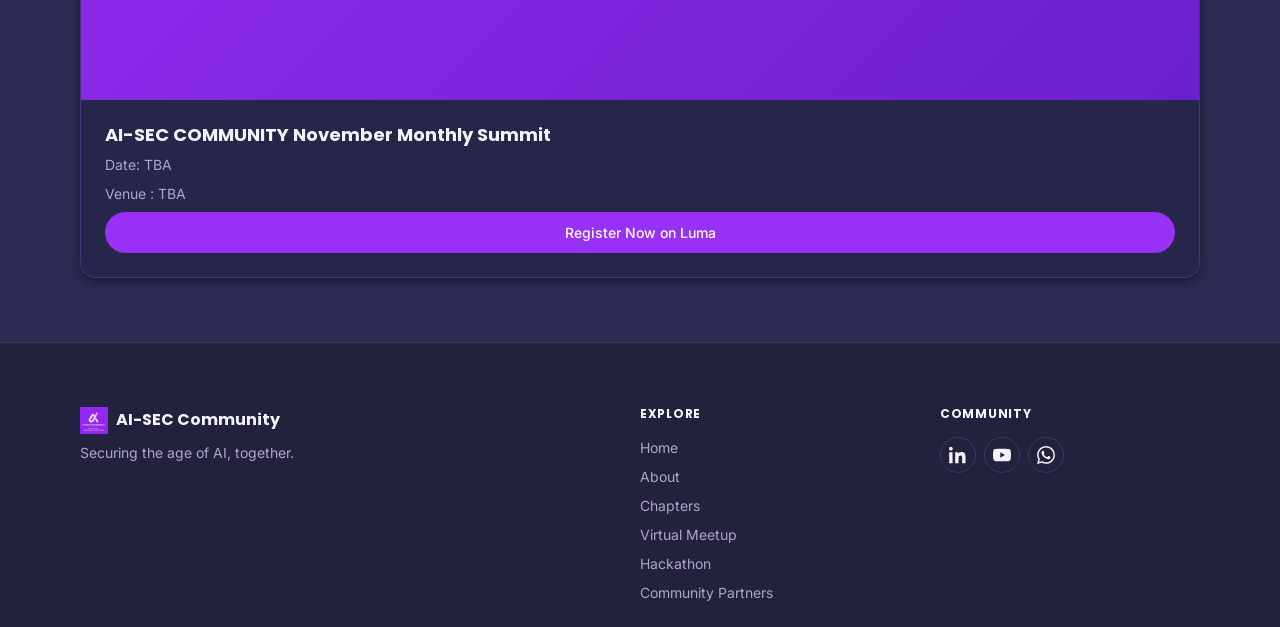
==== commit 61e4a07e: "Updated site content" ====
--- a/AI-SEC-Community-main/index.html
+++ b/AI-SEC-Community-main/index.html
@@ -175,7 +175,7 @@
       </nav>
 
       <div class="navbar__actions">
-        <a href="https://luma.com/zsa75p17" class="btn btn-primary navbar__cta">Register Now</a>
+        <a href="#" class="btn btn-primary navbar__cta">Register Now</a>
         <button type="button" class="theme-toggle" data-theme-toggle aria-label="Switch between dark and light mode" aria-pressed="false">
           <span aria-hidden="true">&#9680;</span>
         </button>
@@ -203,7 +203,7 @@
         <p class="hero__subtitle">Securing the age of AI, together.</p>
 
         <div class="hero__cta-group">
-          <a href="https://luma.com/zsa75p17" class="btn btn-primary">Register for Next Event</a>
+          <a href="#" class="btn btn-primary">Register for Next Event</a>
           <a href="https://www.linkedin.com/company/ai-sec-community/?viewAsMember=true" class="btn btn-secondary">Join on LinkedIn</a>
         </div>
       </div>
@@ -314,16 +314,16 @@
       <div class="container">
         <div class="section__header" data-animate="fade-up">
           <h2 class="section__title" id="next-event-bangalore">Upcoming Event – Bangalore Chapter</h2>
-          <p class="section__subtitle">Hurry! Slots are getting filled quickly.</p>
+          <p class="section__subtitle">Stay Tuned for the Announcement of Our Next Summit.</p>
         </div>
 
         <article class="card event-card" data-animate="fade-up">
-          <img class="card__image" src="/Images/Chapters/Bangalore/October/Web Page Content - Full.png" alt="Event details to be announced" />
+          <img class="card__image" src="/Images/TBA.png" alt="Event details to be announced" />
           <div class="card__body">
-            <h3 class="card__title">AI-SEC COMMUNITY October Monthly Summit</h3>
-            <p class="card__meta"><time datetime="2026-08-15">Date: October 31st, 2026</time></p>
-            <p class="card__text">Venue : Lastminute.com</p>
-            <a href="https://luma.com/zsa75p17" class="btn btn-primary" target="_blank" rel="noopener">Register Now on Luma</a>
+            <h3 class="card__title">AI-SEC COMMUNITY November Monthly Summit</h3>
+            <p class="card__meta"><time datetime="2026-08-15">Date: TBA</time></p>
+            <p class="card__text">Venue : TBA</p>
+            <a href="#" class="btn btn-primary" target="_blank" rel="noopener">Register Now on Luma</a>
           </div>
         </article>
       </div>
